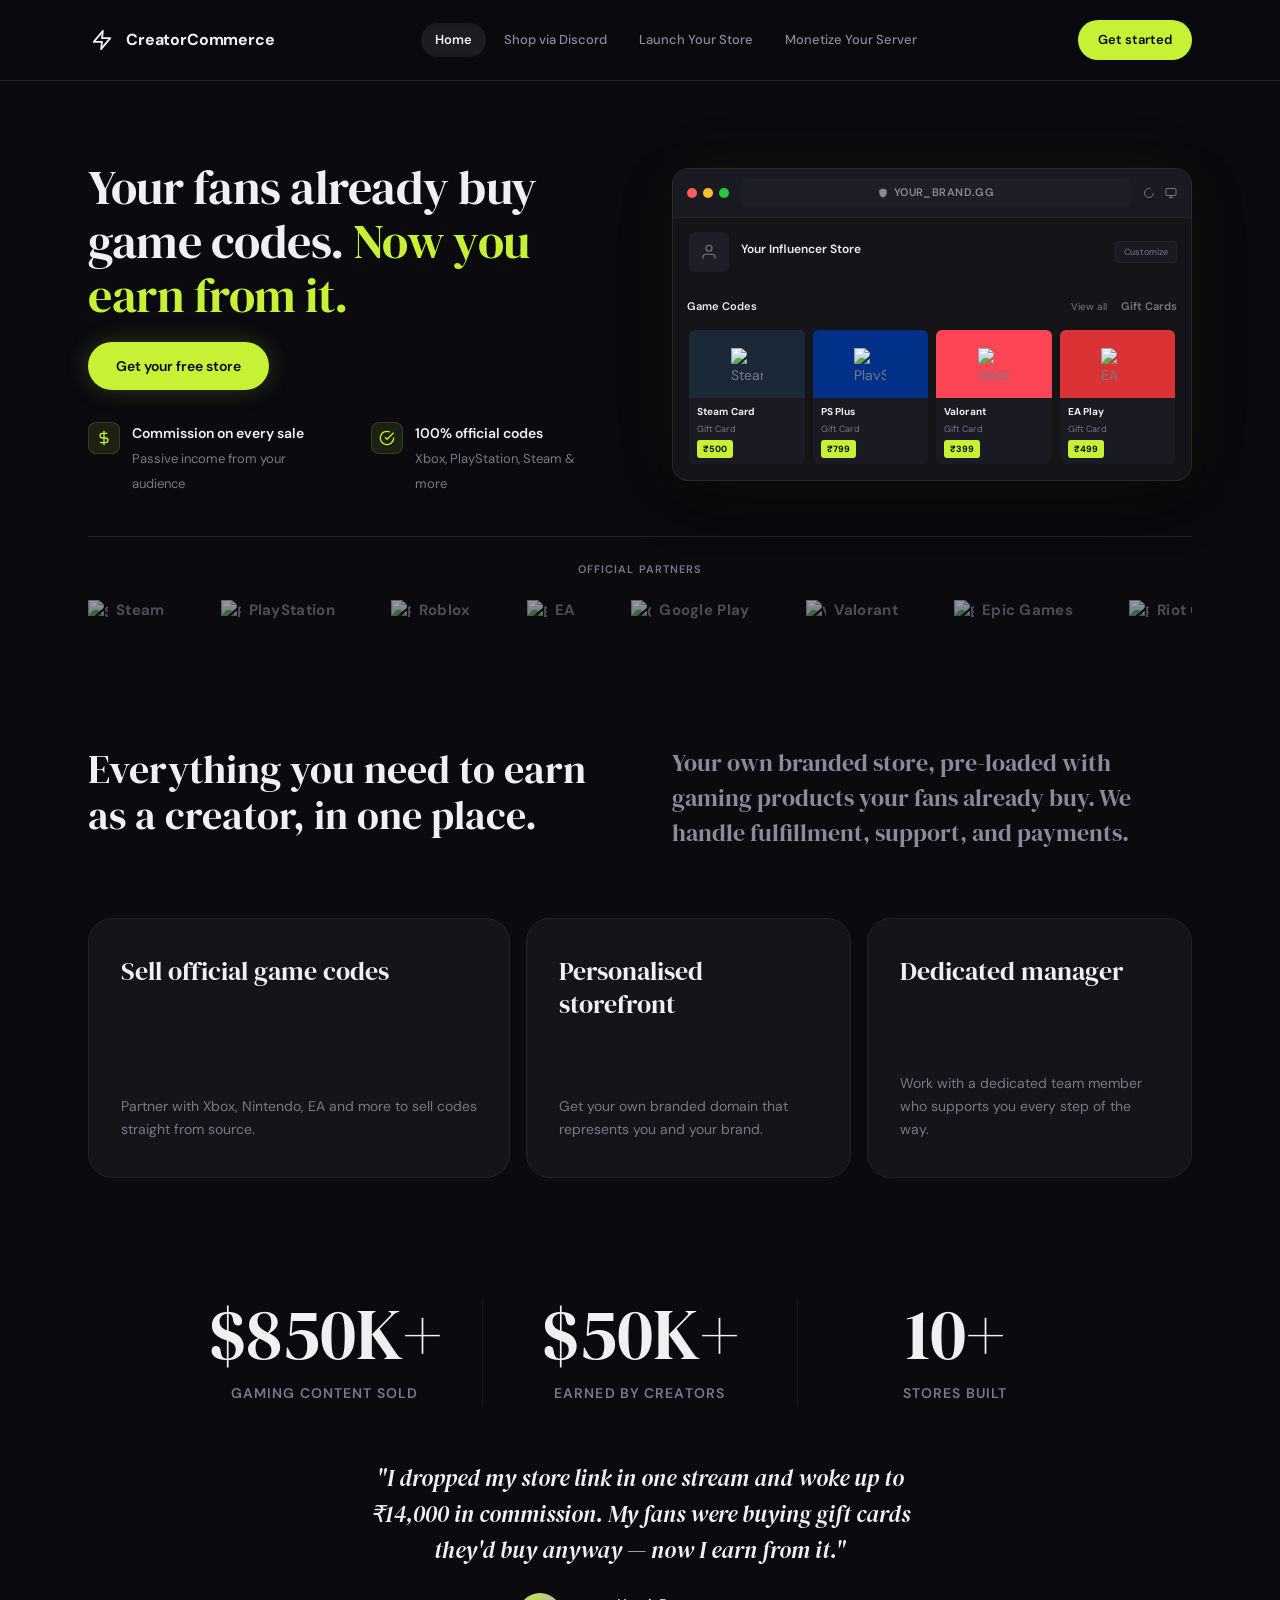
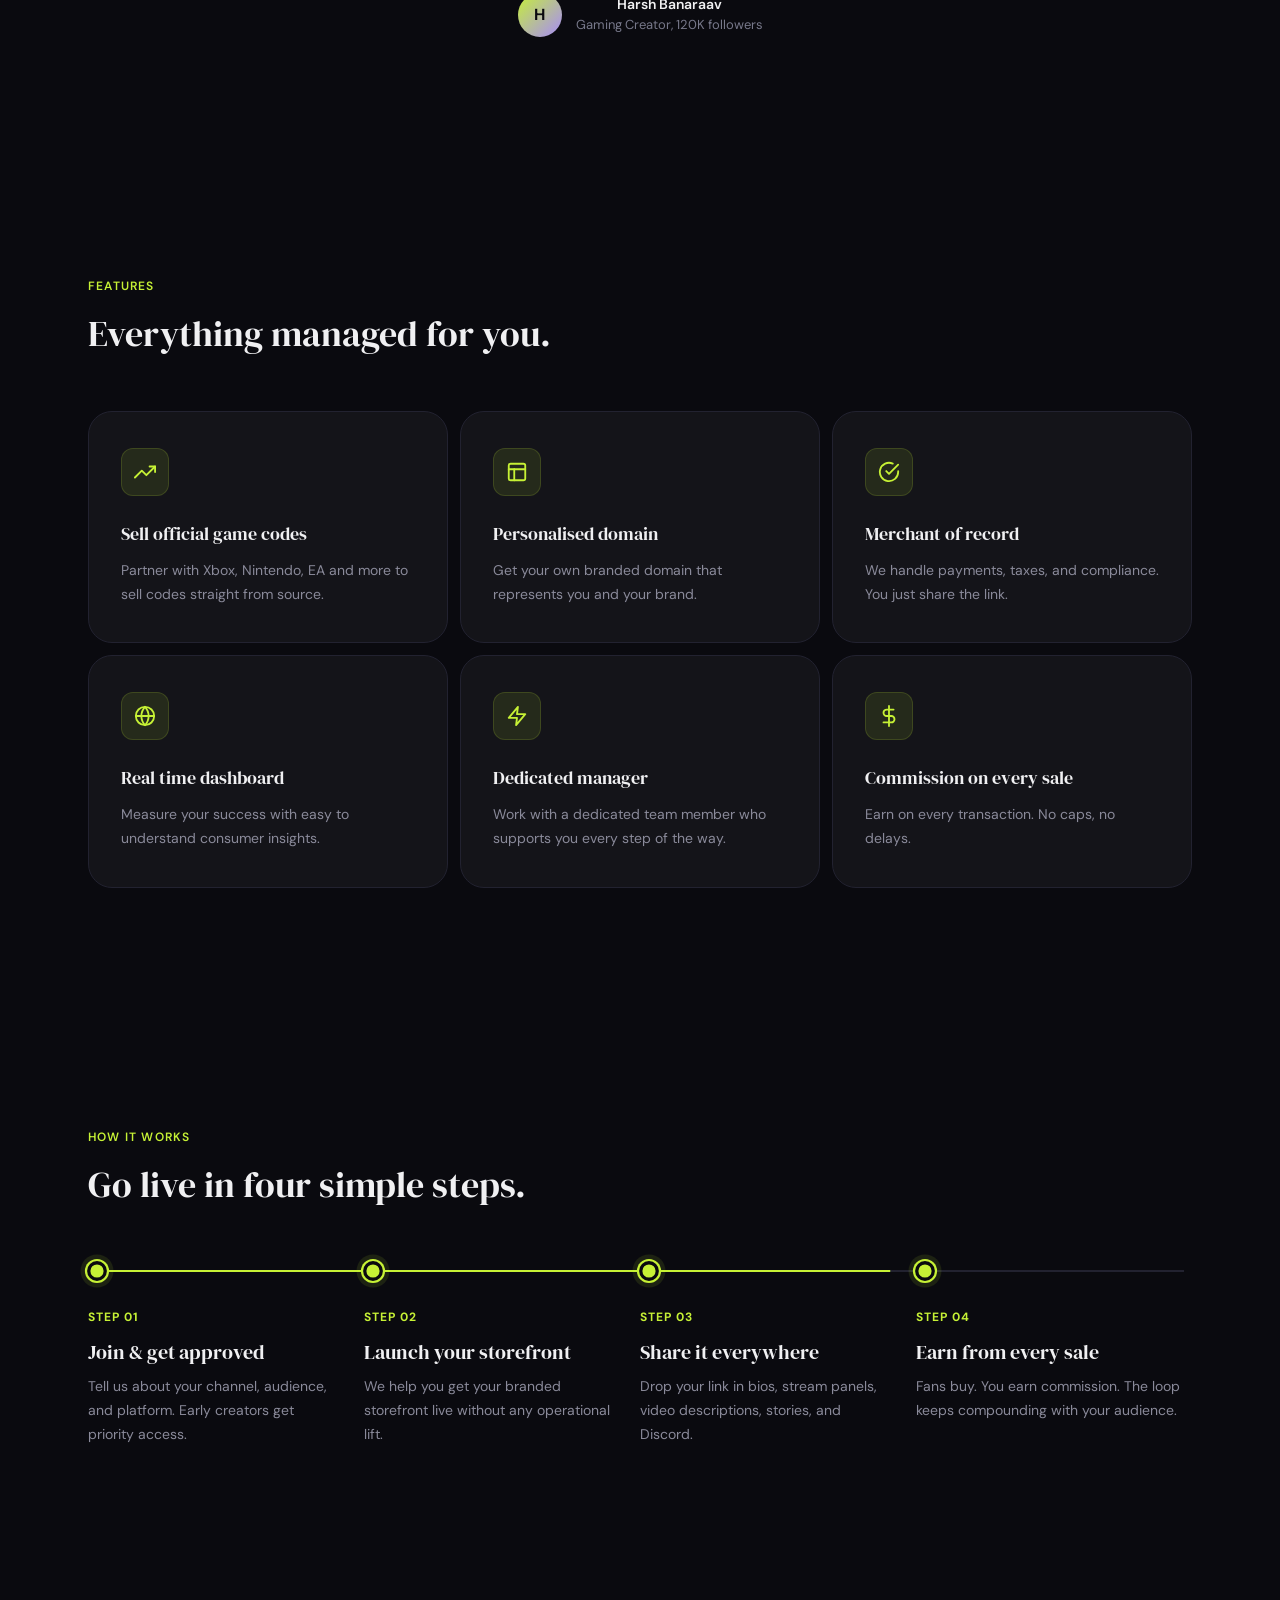
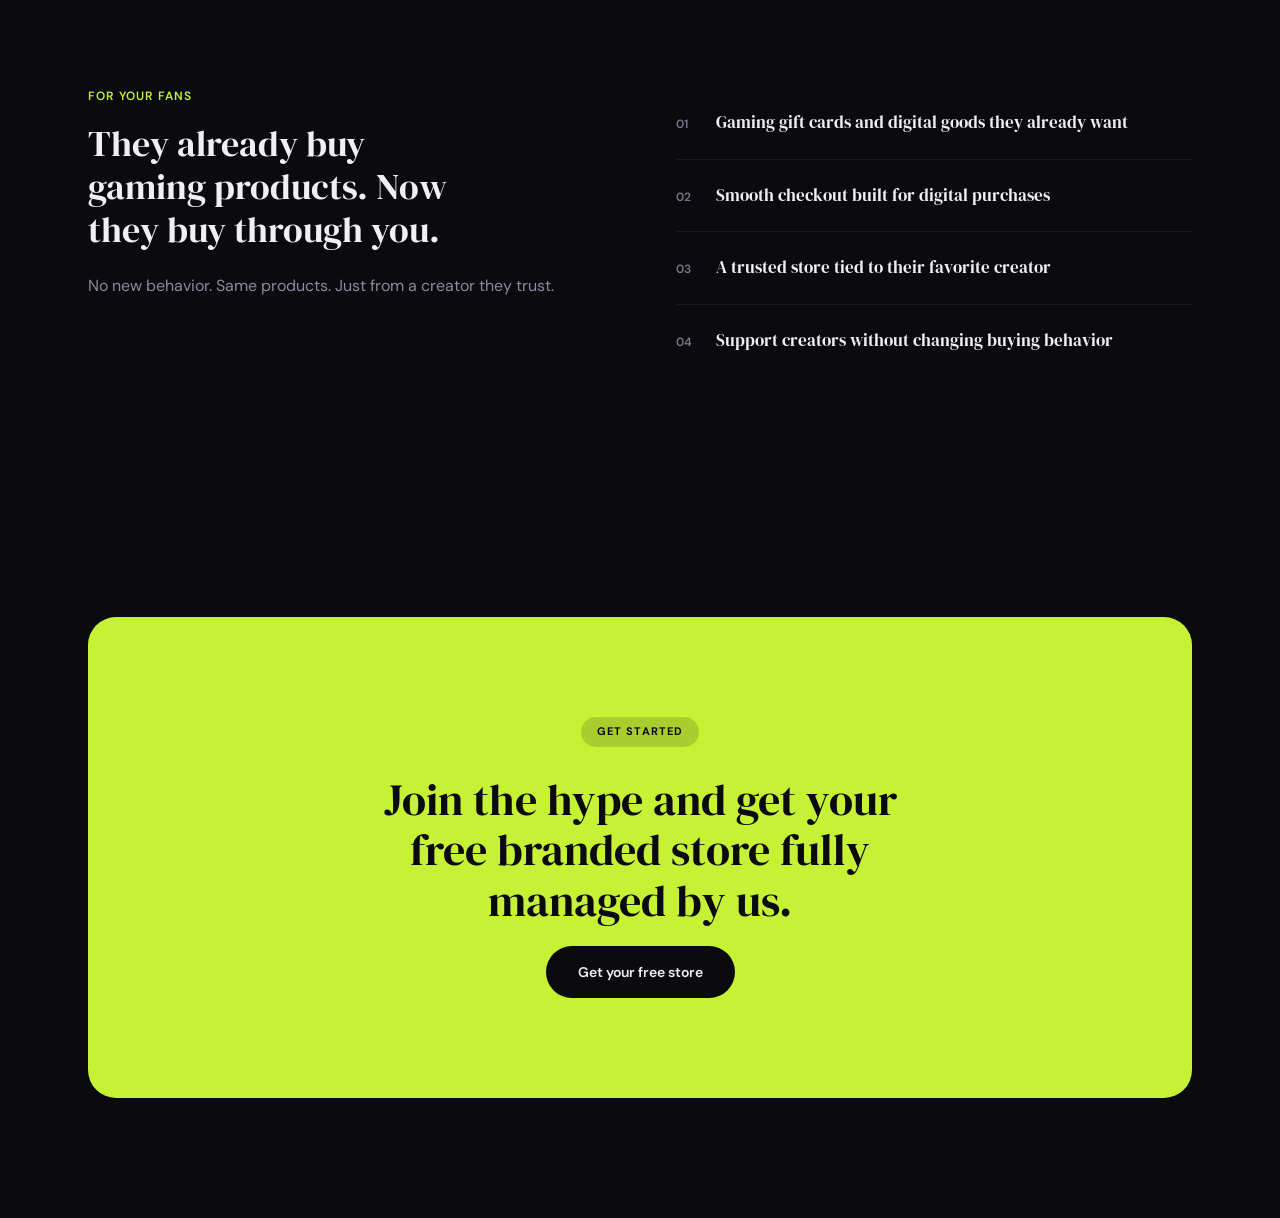
==== index.html @ 66b22e20 "Fix text-muted contrast to pass WCAG AA accessibility Bump --text-muted from #55555F to #77788A, rai" ====
<!DOCTYPE html>
<html lang="en">
<head>
  <meta charset="UTF-8">
  <meta name="viewport" content="width=device-width, initial-scale=1.0">
  <title>Creator Commerce — Gaming Influencer Storefront</title>
  <meta name="description" content="A branded gaming storefront for creators. Sell digital products your fans already buy. Earn commission on every sale.">
  <link rel="preconnect" href="https://fonts.googleapis.com">
  <link rel="preconnect" href="https://fonts.gstatic.com" crossorigin>
  <link href="https://fonts.googleapis.com/css2?family=DM+Sans:ital,wght@0,400;0,500;0,600;0,700;1,400&family=DM+Serif+Display&display=swap" rel="stylesheet">
  <style>
    /* ═══════════════════════════════════════════
       RESET
       ═══════════════════════════════════════════ */
    *, *::before, *::after { box-sizing: border-box; margin: 0; padding: 0; }
    html { scroll-behavior: smooth; -webkit-text-size-adjust: 100%; }
    img, svg, video { display: block; max-width: 100%; }
    button, input, select, textarea { font: inherit; color: inherit; }
    button { cursor: pointer; border: none; background: none; }
    ul, ol { list-style: none; }
    a { color: inherit; text-decoration: none; }

    /* ═══════════════════════════════════════════
       TOKENS
       ═══════════════════════════════════════════ */
    :root {
      --bg: #0A0A0F;
      --surface: #141419;
      --dark: #0A0A0F;
      --dark-card: #141419;
      --dark-card-2: #1A1A22;
      --dark-card-3: #1E1E28;
      --text: #F0F0F2;
      --text-secondary: #8A8A9A;
      --text-muted: #77788A;
      --text-inverse: #0A0A0F;
      --accent: #C6F135;
      --accent-hover: #D4F85A;
      --accent-light: rgba(198,241,53,0.1);
      --border: #222230;
      --font-body: 'DM Sans', -apple-system, BlinkMacSystemFont, sans-serif;
      --font-display: 'DM Serif Display', Georgia, serif;
      --ease-out: cubic-bezier(0.16, 1, 0.3, 1);
      --radius-sm: 8px;
      --radius-md: 12px;
      --radius-lg: 16px;
      --radius-xl: 24px;
      --radius-2xl: 28px;
      --radius-full: 9999px;
    }

    /* ═══════════════════════════════════════════
       BASE
       ═══════════════════════════════════════════ */
    body {
      font-family: var(--font-body);
      font-size: 16px; line-height: 1.6;
      color: var(--text);
      background: var(--bg);
      -webkit-font-smoothing: antialiased;
      -moz-osx-font-smoothing: grayscale;
    }

    ::selection { background: var(--accent); color: var(--text-inverse); }

    :focus-visible {
      outline: 2px solid var(--accent);
      outline-offset: 3px;
      border-radius: var(--radius-sm);
    }
    :focus:not(:focus-visible) { outline: none; }

    @media (prefers-reduced-motion: reduce) {
      *, *::before, *::after {
        animation-duration: 0.01ms !important;
        transition-duration: 0.01ms !important;
        scroll-behavior: auto !important;
      }
    }

    /* ═══════════════════════════════════════════
       LAYOUT
       ═══════════════════════════════════════════ */
    .container { max-width: 1200px; margin: 0 auto; padding: 0 24px; }
    @media (min-width: 768px) { .container { padding: 0 40px; } }
    @media (min-width: 1024px) { .container { padding: 0 48px; } }

    /* ═══════════════════════════════════════════
       NAV
       ═══════════════════════════════════════════ */
    .nav {
      --nav-bg: rgba(10,10,15,0.85);
      --nav-border: var(--border);
      --nav-text: var(--text-secondary);
      --nav-text-hover: var(--text);
      --nav-active-bg: rgba(255,255,255,0.08);
      --nav-brand-color: var(--text);
      --nav-toggle-color: var(--text);
      padding: 16px 0; position: sticky; top: 0; z-index: 100;
      background: var(--nav-bg);
      backdrop-filter: blur(16px); -webkit-backdrop-filter: blur(16px);
      border-bottom: 1px solid var(--nav-border);
    }
    /* Light theme override — add class="nav nav--light" on light pages */
    .nav--light {
      --nav-bg: rgba(255,255,255,0.88);
      --nav-border: rgba(0,0,0,0.08);
      --nav-text: #555;
      --nav-text-hover: #111;
      --nav-active-bg: rgba(0,0,0,0.06);
      --nav-brand-color: #111;
      --nav-toggle-color: #111;
    }
    .nav-inner {
      display: flex; align-items: center; justify-content: space-between;
      height: 48px;
    }
    .nav-brand { display: flex; align-items: center; gap: 10px; }
    .nav-icon {
      width: 28px; height: 28px;
      display: flex; align-items: center; justify-content: center;
      color: var(--nav-brand-color);
    }
    .nav-brand-text {
      font-family: var(--font-body);
      font-size: 16px; font-weight: 700;
      color: var(--nav-brand-color); letter-spacing: -0.01em;
    }
    .nav-links { display: none; align-items: center; gap: 4px; }
    @media (min-width: 768px) { .nav-links { display: flex; } }
    .nav-links a {
      font-size: 13px; font-weight: 500;
      color: var(--nav-text);
      transition: color 200ms var(--ease-out), background 200ms var(--ease-out);
      padding: 7px 14px;
      border-radius: var(--radius-full);
    }
    .nav-links a:hover { color: var(--nav-text-hover); background: var(--nav-active-bg); }
    .nav-links a.active { color: var(--nav-text-hover); background: var(--nav-active-bg); font-weight: 600; }
    .nav-cta {
      display: inline-flex; align-items: center; justify-content: center;
      height: 40px; padding: 0 20px;
      background: var(--accent); color: var(--text-inverse);
      font-size: 13px; font-weight: 600;
      border-radius: var(--radius-full);
      transition: background 200ms var(--ease-out), transform 200ms var(--ease-out);
    }
    .nav-cta:hover { background: var(--accent-hover); transform: translateY(-1px); }
    .nav-cta:active { transform: translateY(0); }

    /* Hamburger toggle */
    .nav-toggle {
      display: flex; align-items: center; justify-content: center;
      width: 40px; height: 40px; color: var(--nav-toggle-color);
      border-radius: var(--radius-sm);
    }
    @media (min-width: 768px) { .nav-toggle { display: none; } }

    /* Mobile fullscreen menu */
    .mobile-menu {
      display: none; position: fixed; inset: 0; z-index: 200;
      background: rgba(10,10,15,0.97); backdrop-filter: blur(24px); -webkit-backdrop-filter: blur(24px);
      flex-direction: column; padding: 24px;
    }
    .mobile-menu.is-open { display: flex; }
    .mobile-menu-header { display: flex; align-items: center; justify-content: space-between; margin-bottom: 48px; }
    .mobile-menu-close {
      width: 40px; height: 40px;
      display: flex; align-items: center; justify-content: center;
      color: var(--text-muted); border-radius: var(--radius-full);
    }
    .mobile-menu-links { display: flex; flex-direction: column; gap: 4px; }
    .mobile-menu-links a {
      font-size: 20px; font-weight: 500; color: var(--text-secondary);
      padding: 16px 20px; border-radius: var(--radius-md);
      transition: color 200ms, background 200ms;
    }
    .mobile-menu-links a:hover { color: var(--text); background: rgba(255,255,255,0.05); }
    .mobile-menu-links a.active { color: var(--text); background: rgba(255,255,255,0.08); font-weight: 600; }
    .mobile-menu-cta {
      margin-top: auto; display: flex; align-items: center; justify-content: center;
      height: 52px; background: var(--accent); color: var(--text-inverse);
      font-size: 15px; font-weight: 600; border-radius: var(--radius-full);
      transition: background 200ms var(--ease-out);
    }
    .mobile-menu-cta:hover { background: var(--accent-hover); }

    /* ═══════════════════════════════════════════
       HERO BANNER
       ═══════════════════════════════════════════ */
    .hero-banner {
      position: relative;
      border-radius: var(--radius-2xl);
      overflow: hidden;
      min-height: 420px;
      display: flex; align-items: flex-start; justify-content: space-between;
      text-align: left;
      padding: 40px 48px 80px;
      background: url('hero-bg.jpg') center -100px / 130% auto no-repeat;
    }
    @media (min-width: 768px) { .hero-banner { padding: 40px 80px 80px; min-height: 480px; } }
    @media (max-width: 640px) {
      .hero-banner {
        flex-direction: column; gap: 24px;
        padding: 32px 28px 48px;
        min-height: 360px;
      }
    }
    .hero-banner-content { position: relative; z-index: 1; max-width: 520px; }
    .hero-banner h1 {
      font-family: var(--font-display);
      font-size: clamp(2rem, 5vw, 3rem);
      font-weight: 400; line-height: 1.12; letter-spacing: -0.01em;
      color: var(--text);
      margin-bottom: 20px;
    }
    .hero-banner p {
      font-size: 15px; line-height: 1.7;
      color: var(--text-secondary);
      max-width: 400px;
    }
    /* Dev mode switcher */
    .dev-bar {
      position: fixed; bottom: 24px; left: 50%; transform: translateX(-50%);
      z-index: 200; display: flex; gap: 6px;
      background: rgba(20,20,25,0.95); border: 1px solid var(--border);
      border-radius: var(--radius-full); padding: 6px;
      backdrop-filter: blur(12px);
    }
    .dev-bar button {
      padding: 8px 16px; font-size: 12px; font-weight: 600;
      color: var(--text-muted); border-radius: var(--radius-full); transition: all 150ms;
    }
    .dev-bar button.active { background: var(--accent); color: var(--text-inverse); }
    .dev-bar button:hover:not(.active) { color: var(--text); }
    .hero-variant { display: none; }
    .hero-variant.active { display: block; }

    /* Hero shared */
    .hero-text-col { max-width: 560px; }
    .hero-text-col h1 {
      font-family: var(--font-display); font-size: clamp(2rem, 5vw, 3rem);
      font-weight: 400; line-height: 1.12; letter-spacing: -0.01em;
      color: var(--text); margin-bottom: 20px;
    }
    .hero-text-col h1 .accent { color: var(--accent); }
    .hero-text-col p { font-size: 15px; line-height: 1.7; color: var(--text-secondary); max-width: 440px; margin-bottom: 32px; }
    .hero-image-placeholder {
      border-radius: var(--radius-xl); min-height: 320px;
      color: var(--text-muted); font-size: 14px;
    }

    /* Hero V1 wrapper */
    #hero-v1 { padding: 0; }

    /* Storefront browser mockup */
    .mock-browser {
      background: var(--dark-card);
      border: 1px solid rgba(198,241,53,0.1);
      border-radius: var(--radius-lg);
      overflow: hidden;
      font-family: var(--font-body);
      box-shadow: 0 0 80px rgba(198,241,53,0.05), 0 24px 48px rgba(0,0,0,0.4);
    }
    .mock-bar {
      display: flex; align-items: center; gap: 12px;
      padding: 10px 14px;
      background: var(--dark-card-2);
      border-bottom: 1px solid var(--border);
    }
    .mock-dots { display: flex; gap: 6px; }
    .mock-dot { width: 10px; height: 10px; border-radius: 50%; }
    .mock-dot.r { background: #FF5F57; }
    .mock-dot.y { background: #FFBD2E; }
    .mock-dot.g { background: #28C840; }
    .mock-url {
      flex: 1; text-align: center;
      background: var(--dark-card-3); padding: 5px 14px;
      border-radius: 6px; color: var(--text-secondary);
      font-weight: 600; font-size: 11px; letter-spacing: 0.04em;
    }
    .mock-url svg { display: inline-block; vertical-align: -2px; margin-right: 6px; }
    .mock-bar-icons { display: flex; gap: 10px; color: var(--text-muted); }
    .mock-body { display: flex; }
    .mock-store { flex: 1; min-width: 0; }
    .mock-banner {
      height: 90px;
      background: linear-gradient(135deg, #162030 0%, #201630 40%, #163020 100%);
    }
    .mock-avatar-row {
      display: flex; align-items: center; gap: 10px;
      padding: 12px 14px;
    }
    .mock-av {
      width: 44px; height: 44px;
      background: var(--dark-card-3); border: 2px solid var(--surface);
      border-radius: 8px; display: flex; align-items: center; justify-content: center;
      color: var(--text-muted); flex-shrink: 0;
    }
    .mock-av-name { font-size: 12px; font-weight: 600; color: var(--text); padding-bottom: 4px; white-space: nowrap; }
    .mock-av-edit {
      margin-left: auto; font-size: 9px; padding: 3px 8px;
      border: 1px solid var(--border); border-radius: 4px;
      color: var(--text-muted); background: var(--dark-card-2); white-space: nowrap;
    }
    .mock-tabs {
      display: flex; align-items: center; gap: 14px;
      padding: 12px 14px 6px; font-size: 11px; font-weight: 600;
    }
    .mock-tabs span { color: var(--text-muted); }
    .mock-tabs span:first-child { color: var(--text); }
    .mock-tabs .va { margin-left: auto; font-weight: 400; font-size: 10px; }
    .mock-grid {
      display: grid; grid-template-columns: repeat(4, 1fr);
      gap: 8px; padding: 8px 16px 16px;
    }
    .mock-card { background: var(--dark-card-2); border-radius: 6px; overflow: hidden; }
    .mock-card-img { height: 68px; display: flex; align-items: center; justify-content: center; }
    .mock-card-img img { width: 32px; height: 32px; }
    .mock-card-info { padding: 6px 8px; }
    .mock-card-name {
      font-size: 10px; font-weight: 700; color: var(--text);
      letter-spacing: 0.01em;
      overflow: hidden; text-overflow: ellipsis; white-space: nowrap;
    }
    .mock-card-sub { font-size: 9px; color: var(--text-muted); margin-top: 2px; }
    .mock-card-price {
      display: inline-block; background: var(--accent); color: var(--text-inverse);
      font-size: 9px; font-weight: 700; padding: 2px 6px;
      border-radius: 3px; margin-top: 3px;
    }
    .mock-theme {
      width: 130px; border-left: 1px solid var(--border);
      padding: 10px; background: var(--dark-card-2); flex-shrink: 0;
    }
    .mock-theme h4 { font-size: 10px; font-weight: 700; color: var(--text); margin-bottom: 10px; }
    .mock-theme-lbl {
      font-size: 8px; font-weight: 600; color: var(--text-muted);
      text-transform: uppercase; letter-spacing: 0.05em; margin-bottom: 4px;
    }
    .mock-theme-sec { margin-bottom: 10px; }
    .mock-swatches { display: flex; gap: 3px; flex-wrap: wrap; }
    .mock-sw {
      width: 14px; height: 14px; border-radius: 3px;
      border: 1px solid rgba(255,255,255,0.08);
    }
    .mock-dd {
      width: 100%; padding: 3px 6px;
      background: var(--dark-card-3); border: 1px solid var(--border);
      border-radius: 3px; color: var(--text-secondary); font-size: 9px;
    }
    .mock-save-btn {
      width: 100%; padding: 5px; background: var(--accent);
      color: var(--text-inverse); border-radius: 4px;
      font-size: 9px; font-weight: 700; text-align: center;
    }
    @media (max-width: 1023px) {
      .mock-grid { grid-template-columns: repeat(2, 1fr); }
    }
    .hero-points { display: flex; gap: 32px; margin-top: 32px; }
    .hero-point { display: flex; align-items: flex-start; gap: 12px; }
    .hero-point-icon {
      width: 32px; height: 32px; flex-shrink: 0;
      display: flex; align-items: center; justify-content: center;
      background: var(--accent-light); border: 1px solid rgba(198,241,53,0.15);
      border-radius: var(--radius-sm); color: var(--accent);
    }
    .hero-point strong { display: block; font-size: 14px; font-weight: 600; color: var(--text); }
    .hero-point span { font-size: 13px; color: var(--text-muted); }

    /* Logo marquee */
    .logo-marquee { overflow: hidden; margin-top: 40px; padding: 24px 0; border-top: 1px solid var(--border); }
    .logo-marquee-label { font-size: 11px; font-weight: 600; text-transform: uppercase; letter-spacing: 0.1em; color: var(--text-muted); text-align: center; margin-bottom: 20px; }
    .logo-track { display: flex; gap: 56px; align-items: center; animation: marquee 25s linear infinite; width: max-content; }
    @keyframes marquee { 0% { transform: translateX(0); } 100% { transform: translateX(-50%); } }
    @media (prefers-reduced-motion: reduce) { .logo-track { animation: none; } }
    .logo-item { font-size: 15px; font-weight: 700; color: var(--text-muted); white-space: nowrap; opacity: 0.6; display: flex; align-items: center; gap: 8px; letter-spacing: 0.02em; }
    .logo-item img { width: 20px; height: 20px; }

    /* V1: Split */
    .hero-v1 { display: grid; gap: 48px; padding: 80px 0 0; }
    @media (min-width: 1024px) { .hero-v1 { grid-template-columns: 1fr 1fr; gap: 64px; align-items: center; } }

    /* V2: Centered */
    .hero-v2 { text-align: center; padding: 80px 0 0; }
    .hero-v2 .hero-text-col { max-width: 640px; margin: 0 auto; }
    .hero-v2 .hero-text-col p { margin-left: auto; margin-right: auto; }
    .hero-v2 .hero-btn-wrap { display: flex; justify-content: center; margin-bottom: 40px; }
    .hero-v2 .hero-points { justify-content: center; }
    .hero-v2 .hero-image-placeholder { margin-top: 48px; min-height: 400px; }

    /* V3: Full image bg */
    .hero-v3 { position: relative; border-radius: var(--radius-2xl); overflow: hidden; min-height: 480px; display: flex; align-items: flex-end; padding: 48px; background: url('hero-bg.jpg') center center / cover no-repeat; }
    .hero-v3::before { content: ""; position: absolute; inset: 0; background: linear-gradient(180deg, transparent 20%, rgba(10,10,15,0.92) 100%); }
    .hero-v3 .hero-text-col { position: relative; z-index: 1; max-width: 600px; }
    .hero-v3 .hero-points { margin-top: 24px; }

    /* V4: Text left + vertical points */
    .hero-v4 { display: grid; gap: 48px; padding: 80px 0 0; }
    @media (min-width: 1024px) { .hero-v4 { grid-template-columns: 1.1fr 0.9fr; gap: 64px; } }
    .hero-v4 .hero-points { flex-direction: column; gap: 20px; margin-top: 32px; }

    /* V5: Big centered + cards */
    .hero-v5 { text-align: center; padding: 80px 0 0; }
    .hero-v5 .hero-text-col { max-width: 700px; margin: 0 auto; }
    .hero-v5 .hero-text-col h1 { font-size: clamp(2.25rem, 5.5vw, 3.5rem); }
    .hero-v5 .hero-text-col p { margin-left: auto; margin-right: auto; }
    .hero-v5 .hero-btn-wrap { display: flex; justify-content: center; }
    .hero-v5-cards { display: grid; gap: 12px; margin-top: 48px; }
    @media (min-width: 768px) { .hero-v5-cards { grid-template-columns: 1fr 1fr; } }
    .hero-v5-card { background: var(--dark-card); border: 1px solid var(--border); border-radius: var(--radius-xl); padding: 32px; text-align: left; }
    .hero-v5-card h3 { font-family: var(--font-display); font-size: 20px; font-weight: 400; color: var(--text); margin-bottom: 8px; }
    .hero-v5-card p { font-size: 14px; color: var(--text-muted); margin-bottom: 0; }

    /* Hero highlight strip (legacy) */
    .hero-highlights {
      display: grid; gap: 12px;
      margin-top: 32px;
    }
    @media (min-width: 768px) { .hero-highlights { grid-template-columns: 1fr 1fr; } }

    .highlight-card {
      background: var(--dark-card);
      border: 1px solid var(--border);
      border-radius: var(--radius-xl);
      padding: 32px;
      display: flex; flex-direction: column; justify-content: space-between;
      min-height: 180px;
    }
    .highlight-card h3 {
      font-family: var(--font-display);
      font-size: 22px; font-weight: 400;
      color: var(--text); line-height: 1.3;
      margin-bottom: 16px;
    }
    .highlight-card p {
      font-size: 14px; line-height: 1.6;
      color: var(--text-muted);
      margin-bottom: 0;
    }

    /* Brand logos row */
    .highlight-brands {
      display: flex; align-items: center; gap: 16px;
      flex-wrap: wrap; margin-top: auto; padding-top: 20px;
    }
    .highlight-brand {
      display: flex; align-items: center; gap: 6px;
      font-size: 12px; font-weight: 600; color: var(--text-muted);
    }
    .highlight-brands-more {
      font-size: 11px; font-weight: 600;
      color: var(--text-muted);
    }

    .hero-btn {
      display: inline-flex; align-items: center; justify-content: center;
      height: 48px; padding: 0 28px;
      background: var(--accent); color: var(--text-inverse);
      font-size: 14px; font-weight: 600;
      border-radius: var(--radius-full);
      box-shadow: 0 0 24px rgba(198,241,53,0.2);
      transition: transform 250ms var(--ease-out), box-shadow 250ms var(--ease-out);
      flex-shrink: 0; position: relative; z-index: 1;
    }
    .hero-btn:hover { transform: translateY(-2px); box-shadow: 0 0 40px rgba(198,241,53,0.3); }
    .hero-btn:active { transform: translateY(0); box-shadow: 0 0 24px rgba(198,241,53,0.2); }

    /* ═══════════════════════════════════════════
       INTRO — "What is"
       ═══════════════════════════════════════════ */
    .intro { padding: 80px 0 0; }
    @media (min-width: 768px) { .intro { padding: 100px 0 0; } }
    .intro-grid { display: grid; gap: 32px; }
    @media (min-width: 768px) { .intro-grid { grid-template-columns: 1fr 1fr; gap: 64px; align-items: start; } }
    .intro-heading {
      font-family: var(--font-display);
      font-size: clamp(1.75rem, 3.5vw, 2.5rem);
      font-weight: 400; line-height: 1.15;
      color: var(--text);
      margin-bottom: 24px;
    }
    .intro-btn {
      display: inline-flex; align-items: center; justify-content: center;
      height: 44px; padding: 0 24px;
      background: transparent; color: var(--text);
      font-size: 14px; font-weight: 600;
      border: 1.5px solid var(--border);
      border-radius: var(--radius-full);
      transition: border-color 200ms var(--ease-out), background 200ms var(--ease-out), transform 200ms var(--ease-out);
    }
    .intro-btn:hover { border-color: var(--text-muted); background: var(--surface); transform: translateY(-1px); }
    .intro-btn:active { transform: translateY(0); }
    .intro-desc {
      font-family: var(--font-display);
      font-size: clamp(1.2rem, 2.5vw, 1.5rem);
      font-weight: 400; line-height: 1.45;
      color: var(--text-secondary);
    }

    /* ═══════════════════════════════════════════
       DARK FEATURE CARDS
       ═══════════════════════════════════════════ */
    .features-row {
      display: grid; gap: 12px;
      padding: 56px 0 0;
    }
    @media (min-width: 768px) { .features-row { grid-template-columns: 1.3fr 1fr 1fr; gap: 16px; } }
    .dark-card {
      background: var(--dark-card);
      border: 1px solid var(--border);
      border-radius: var(--radius-xl);
      padding: 36px 32px;
      display: flex; flex-direction: column; justify-content: space-between;
      min-height: 260px;
      transition: transform 300ms var(--ease-out);
    }
    .dark-card:nth-child(2) { background: var(--dark-card); }
    .dark-card:nth-child(3) { background: var(--dark-card); }
    .dark-card h3 {
      font-family: var(--font-display);
      font-size: 26px; font-weight: 400; line-height: 1.25;
      color: var(--text);
      margin-bottom: 16px;
    }
    .dark-card p {
      font-size: 14px; line-height: 1.65;
      color: var(--text-muted);
      margin-top: auto;
    }

    /* ═══════════════════════════════════════════
       SECTION SHARED
       ═══════════════════════════════════════════ */
    .sec { padding: 100px 0; }
    @media (min-width: 768px) { .sec { padding: 120px 0; } }
    .sec-label {
      font-size: 12px; font-weight: 600; text-transform: uppercase;
      letter-spacing: 0.1em; color: var(--accent); margin-bottom: 16px; text-wrap: balance;
    }
    .sec-title {
      font-family: var(--font-display); font-weight: 400;
      font-size: clamp(1.5rem, 3vw, 2.25rem);
      line-height: 1.2; color: var(--text);
      text-wrap: balance;
    }
    .sec-desc {
      font-size: 16px; line-height: 1.75; color: var(--text-secondary);
      margin-top: 20px;
    }
    .sec-header { max-width: 560px; margin-bottom: 56px; }

    /* ═══════════════════════════════════════════
       FEATURE CARDS — "Why creators want in"
       ═══════════════════════════════════════════ */
    .feat-grid { display: grid; gap: 12px; }
    @media (min-width: 640px)  { .feat-grid { grid-template-columns: repeat(2, 1fr); } }
    @media (min-width: 1024px) { .feat-grid { grid-template-columns: repeat(3, 1fr); } }
    .feat-card {
      padding: 36px 32px;
      background: var(--surface);
      border: 1px solid var(--border);
      border-radius: var(--radius-xl);
      transition: transform 300ms var(--ease-out), border-color 300ms var(--ease-out);
    }
    .feat-card:hover {
      transform: translateY(-4px);
      border-color: rgba(198,241,53,0.3);
    }
    .feat-icon {
      width: 48px; height: 48px;
      display: flex; align-items: center; justify-content: center;
      background: var(--accent-light);
      border-radius: var(--radius-md);
      margin-bottom: 24px;
      color: var(--accent);
      border: 1px solid rgba(198,241,53,0.15);
    }
    .feat-card h3 {
      font-family: var(--font-display);
      font-size: 18px; font-weight: 400;
      color: var(--text); margin-bottom: 10px;
    }
    .feat-card p { font-size: 14px; line-height: 1.7; color: var(--text-secondary); }

    /* ═══════════════════════════════════════════
       TIMELINE — "How it works" (horizontal)
       ═══════════════════════════════════════════ */
    .timeline {
      position: relative;
      display: grid;
      grid-template-columns: 1fr;
      gap: 0;
    }
    @media (min-width: 768px) {
      .timeline { grid-template-columns: repeat(4, 1fr); gap: 0; }
    }

    /* Base connector line (gray track) */
    @media (min-width: 768px) {
      .timeline::before {
        content: ""; position: absolute;
        top: 8px; left: 8px; right: 8px;
        height: 2px;
        background: var(--border);
        z-index: 0;
      }
    }

    /* Active connector line (purple fill) */
    .timeline::after {
      content: ""; position: absolute;
      top: 8px; left: 8px; right: 8px;
      height: 2px;
      background: var(--accent);
      z-index: 1;
      transform-origin: left;
      transform: scaleX(0);
      transition: transform 700ms var(--ease-out);
    }
    @media (max-width: 767px) { .timeline::before, .timeline::after { display: none; } }
    .timeline[data-progress="1"]::after { transform: scaleX(0.08); }
    .timeline[data-progress="2"]::after { transform: scaleX(0.4); }
    .timeline[data-progress="3"]::after { transform: scaleX(0.73); }
    .timeline[data-progress="4"]::after { transform: scaleX(1.02); }

    .tl-item {
      position: relative; z-index: 2;
      display: flex; flex-direction: column;
      padding: 0 24px 40px 0;
    }
    @media (min-width: 768px) { .tl-item { padding: 0 28px 0 0; } }
    .tl-item:last-child { padding-right: 0; }

    /* Dot */
    .tl-dot {
      width: 18px; height: 18px;
      border-radius: 50%;
      margin-bottom: 28px;
      flex-shrink: 0;
      background: var(--border);
      border: 3px solid var(--bg);
      box-shadow: 0 0 0 2px var(--border);
      transition: background 400ms var(--ease-out), border-color 400ms var(--ease-out), box-shadow 400ms var(--ease-out), transform 300ms var(--ease-out);
    }
    .tl-item.is-visible .tl-dot {
      background: var(--accent);
      border-color: var(--bg);
      box-shadow: 0 0 0 2px var(--accent), 0 0 0 6px var(--accent-light);
      transform: scale(1.1);
    }

    /* Vertical connector for mobile */
    @media (max-width: 767px) {
      .tl-item { padding-left: 44px; padding-right: 0; }
      .tl-item::before {
        content: ""; position: absolute;
        left: 8px; top: 0; bottom: 0;
        width: 2px; background: var(--border);
      }
      .tl-item:last-child::before { bottom: auto; height: 9px; }
      .tl-dot { position: absolute; left: 0; top: 0; }
    }

    .tl-number {
      font-size: 12px; font-weight: 700;
      text-transform: uppercase; letter-spacing: 0.08em;
      color: var(--text-muted);
      margin-bottom: 12px;
      transition: color 400ms var(--ease-out);
    }
    .tl-item.is-visible .tl-number { color: var(--accent); }

    .tl-body h3 {
      font-family: var(--font-display);
      font-size: 20px; font-weight: 400;
      color: var(--text); margin-bottom: 10px; line-height: 1.3;
    }
    .tl-body p { font-size: 14px; line-height: 1.7; color: var(--text-secondary); }

    /* Scroll reveal */
    .tl-item {
      opacity: 0.3;
      transition: opacity 500ms var(--ease-out);
    }
    .tl-item.is-visible { opacity: 1; }

    /* ═══════════════════════════════════════════
       FANS — "Why fans will use it"
       ═══════════════════════════════════════════ */
    .fan-grid { display: grid; gap: 48px; }
    @media (min-width: 1024px) { .fan-grid { grid-template-columns: 1fr 1fr; gap: 72px; align-items: start; } }
    .fan-list { display: flex; flex-direction: column; }
    .fan-item {
      display: flex; align-items: baseline; gap: 20px;
      padding: 24px 0;
      border-bottom: 1px solid rgba(255,255,255,0.06);
      font-family: var(--font-display);
      font-size: 17px; line-height: 1.4; color: var(--text);
    }
    .fan-item:last-child { border-bottom: none; }
    .fan-num {
      flex-shrink: 0;
      font-family: var(--font-body);
      font-size: 12px; font-weight: 600;
      color: var(--text-muted);
      min-width: 20px;
    }

    /* ═══════════════════════════════════════════
       CTA BANNER — centered, light tinted
       ═══════════════════════════════════════════ */
    .cta-banner {
      position: relative;
      overflow: hidden;
      background: var(--accent);
      border-radius: var(--radius-2xl);
      padding: 80px 36px;
      text-align: center;
    }
    @media (min-width: 768px) { .cta-banner { padding: 100px 64px; } }

    .cta-inner { position: relative; z-index: 1; max-width: 560px; margin: 0 auto; }
    .cta-label {
      display: inline-block;
      font-size: 11px; font-weight: 700; text-transform: uppercase;
      letter-spacing: 0.1em; color: var(--text-inverse);
      background: rgba(0,0,0,0.15); padding: 6px 16px;
      border-radius: var(--radius-full);
      margin-bottom: 28px;
    }
    .cta-title {
      font-family: var(--font-display);
      font-size: clamp(1.75rem, 4vw, 2.75rem);
      font-weight: 400; line-height: 1.15;
      color: var(--text-inverse); margin-bottom: 20px;
    }
    .cta-desc {
      font-size: 15px; line-height: 1.75;
      color: var(--text-secondary);
      max-width: 420px; margin: 0 auto 36px;
    }
    .cta-submit {
      display: inline-flex; align-items: center; justify-content: center;
      height: 52px; padding: 0 32px;
      background: var(--dark); color: var(--text);
      font-size: 14px; font-weight: 600;
      border-radius: var(--radius-full);
      transition: transform 200ms var(--ease-out), box-shadow 200ms var(--ease-out);
    }
    .cta-submit:hover {
      transform: translateY(-2px);
      box-shadow: 0 6px 20px rgba(0,0,0,0.3);
    }
    .cta-submit:active { transform: translateY(0); }

    /* ═══════════════════════════════════════════
       MODAL
       ═══════════════════════════════════════════ */
    .modal-overlay {
      position: fixed; inset: 0; z-index: 999;
      background: rgba(0,0,0,0.7);
      backdrop-filter: blur(6px); -webkit-backdrop-filter: blur(6px);
      display: flex; align-items: center; justify-content: center;
      padding: 24px;
      opacity: 0; visibility: hidden;
      transition: opacity 300ms var(--ease-out), visibility 300ms;
    }
    .modal-overlay.is-open { opacity: 1; visibility: visible; }

    .modal {
      background: var(--dark-card);
      border: 1px solid var(--border);
      border-radius: var(--radius-2xl);
      width: 100%; max-width: 520px;
      padding: 40px;
      box-shadow: 0 24px 80px rgba(0,0,0,0.5);
      transform: translateY(24px) scale(0.97);
      transition: transform 350ms var(--ease-out);
      position: relative;
    }
    .modal-overlay.is-open .modal { transform: translateY(0) scale(1); }
    @media (min-width: 768px) { .modal { padding: 48px; } }

    .modal-close {
      position: absolute; top: 16px; right: 16px;
      width: 36px; height: 36px;
      display: flex; align-items: center; justify-content: center;
      color: var(--text-muted); border-radius: var(--radius-full);
      transition: background 150ms, color 150ms;
    }
    .modal-close:hover { background: rgba(255,255,255,0.06); color: var(--text); }

    .modal-title {
      font-family: var(--font-display);
      font-size: 24px; font-weight: 400;
      color: var(--text); margin-bottom: 8px;
    }
    .modal-desc {
      font-size: 14px; line-height: 1.65; color: var(--text-secondary);
      margin-bottom: 32px;
    }

    .modal-form { display: grid; gap: 16px; }
    .modal-form .form-group {}
    .modal-form label {
      display: block; font-size: 13px; font-weight: 600;
      color: var(--text); margin-bottom: 6px;
    }
    .modal-form input, .modal-form select, .modal-form textarea {
      width: 100%; height: 48px; padding: 0 16px;
      background: rgba(255,255,255,0.04); border: 1.5px solid var(--border);
      border-radius: var(--radius-md);
      font-size: 14px; color: var(--text);
      transition: border-color 200ms var(--ease-out), box-shadow 200ms var(--ease-out), background 200ms var(--ease-out);
      appearance: none;
    }
    .modal-form textarea { height: 88px; padding: 12px 16px; resize: vertical; }
    .modal-form input::placeholder, .modal-form textarea::placeholder { color: var(--text-muted); }
    .modal-form input:hover, .modal-form select:hover, .modal-form textarea:hover { border-color: var(--border); }
    .modal-form input:focus, .modal-form select:focus, .modal-form textarea:focus {
      outline: none; border-color: var(--accent);
      box-shadow: 0 0 0 3px rgba(124,92,252,0.1); background: var(--surface);
    }
    .modal-form select {
      background-image: url("data:image/svg+xml,%3Csvg xmlns='http://www.w3.org/2000/svg' width='16' height='16' viewBox='0 0 24 24' fill='none' stroke='%239898AE' stroke-width='2'%3E%3Cpolyline points='6 9 12 15 18 9'/%3E%3C/svg%3E");
      background-repeat: no-repeat; background-position: right 14px center;
      padding-right: 40px;
    }
    .modal-form .form-row { display: grid; grid-template-columns: 1fr 1fr; gap: 16px; }
    @media (max-width: 480px) { .modal-form .form-row { grid-template-columns: 1fr; } }

    .modal-submit {
      display: flex; align-items: center; justify-content: center;
      width: 100%; height: 52px;
      background: var(--accent); color: var(--text-inverse);
      font-size: 14px; font-weight: 600;
      border-radius: var(--radius-md);
      margin-top: 8px;
      transition: background 200ms var(--ease-out), transform 200ms var(--ease-out);
      box-shadow: 0 0 20px rgba(198,241,53,0.15);
    }
    .modal-submit:hover { background: var(--accent-hover); transform: translateY(-1px); }
    .modal-submit:active { transform: translateY(0); }
    .modal-note { text-align: center; font-size: 12px; color: var(--text-muted); margin-top: 12px; }

    /* ═══════════════════════════════════════════
       STOREFRONT PREVIEW
       ═══════════════════════════════════════════ */
    .storefront-sec { padding: 100px 0; }
    @media (min-width: 768px) { .storefront-sec { padding: 120px 0; } }

    .storefront-header { max-width: 560px; margin-bottom: 56px; }

    .storefront-layout { display: flex; flex-direction: column; gap: 48px; }

    /* Store mockup image */
    .store-mockup-img {
      border-radius: var(--radius-2xl);
      overflow: hidden;
      border: 1px solid var(--border);
      box-shadow: 0 2px 4px rgba(0,0,0,0.2), 0 24px 64px rgba(0,0,0,0.4);
    }
    .store-mockup-img img {
      width: 100%; height: auto; display: block;
    }

    /* Value props next to mockup */
    .store-value-list { display: grid; gap: 32px; }
    @media (min-width: 768px) { .store-value-list { grid-template-columns: repeat(3, 1fr); } }
    .store-value-item {}
    .store-value-num {
      font-family: var(--font-body);
      font-size: 12px; font-weight: 700;
      color: var(--accent);
      margin-bottom: 8px;
    }
    .store-value-item h3 {
      font-family: var(--font-display);
      font-size: 20px; font-weight: 400;
      color: var(--text); margin-bottom: 6px; line-height: 1.3;
    }
    .store-value-item p {
      font-size: 14px; line-height: 1.65;
      color: var(--text-secondary);
    }

    /* ═══════════════════════════════════════════
       SOCIAL PROOF — Metrics + Testimonial
       ═══════════════════════════════════════════ */
    .proof {
      padding: 80px 0;
    }
    .proof-inner {
      display: flex; flex-direction: column; align-items: center;
      gap: 56px; text-align: center;
    }

    .proof-metrics {
      display: grid; grid-template-columns: repeat(3, 1fr); gap: 0;
    }
    .proof-metric {
      text-align: center;
      padding: 0 40px;
      border-right: 1px solid rgba(255,255,255,0.06);
    }
    .proof-metric:last-child { border-right: none; }
    .proof-metric-value {
      font-family: var(--font-display);
      font-size: clamp(3rem, 6vw, 4.5rem);
      color: var(--text);
      line-height: 1;
      margin-bottom: 12px;
    }
    .proof-metric-label {
      font-size: 14px; font-weight: 600;
      text-transform: uppercase; letter-spacing: 0.08em;
      color: var(--text-muted);
    }

    .proof-quote { max-width: 600px; }
    .proof-quote blockquote {
      font-family: var(--font-display);
      font-size: clamp(1.15rem, 2.2vw, 1.45rem);
      font-weight: 400; font-style: italic;
      line-height: 1.55;
      color: var(--text);
      margin-bottom: 24px;
    }
    .proof-author {
      display: flex; align-items: center; gap: 14px;
      justify-content: center;
    }
    .proof-avatar {
      width: 44px; height: 44px; border-radius: var(--radius-full);
      background: linear-gradient(135deg, var(--accent), #a78bfa);
      display: flex; align-items: center; justify-content: center;
      font-size: 16px; font-weight: 700; color: var(--text-inverse);
      flex-shrink: 0;
    }
    .proof-author-name { font-size: 14px; font-weight: 600; color: var(--text); }
    .proof-author-role { font-size: 13px; color: var(--text-muted); }

    /* ═══════════════════════════════════════════
       FOOTER
       ═══════════════════════════════════════════ */
    .page-footer {
      padding: 48px 0;
      text-align: center;
      color: var(--text-muted); font-size: 13px;
    }
    .page-footer a {
      color: var(--text-secondary);
      transition: color 200ms var(--ease-out);
    }
    .page-footer a:hover { color: var(--accent); }
  </style>
</head>
<body>

  <!-- NAV -->
  <nav class="nav" role="navigation" aria-label="Main navigation">
    <div class="container">
      <div class="nav-inner">
        <a href="index.html" class="nav-brand" aria-label="Creator Commerce home">
          <div class="nav-icon">
            <svg width="22" height="22" viewBox="0 0 24 24" fill="none" stroke="currentColor" stroke-width="2" stroke-linecap="round" stroke-linejoin="round" aria-hidden="true"><polygon points="13 2 3 14 12 14 11 22 21 10 12 10 13 2"/></svg>
          </div>
          <div class="nav-brand-text">CreatorCommerce</div>
        </a>
        <div class="nav-links">
          <a href="index.html" class="active">Home</a>
          <a href="gamer.html">Shop via Discord</a>
          <a href="creator-storefront.html">Launch Your Store</a>
          <a href="discord-communities.html">Monetize Your Server</a>
        </div>
        <button class="nav-cta" onclick="openModal()">Get started</button>
        <button class="nav-toggle" onclick="openMobileMenu()" aria-label="Open menu">
          <svg width="22" height="22" viewBox="0 0 24 24" fill="none" stroke="currentColor" stroke-width="2" stroke-linecap="round"><line x1="3" y1="6" x2="21" y2="6"/><line x1="3" y1="12" x2="21" y2="12"/><line x1="3" y1="18" x2="21" y2="18"/></svg>
        </button>
      </div>
    </div>
  </nav>

  <!-- MOBILE MENU -->
  <div class="mobile-menu" id="mobileMenu">
    <div class="mobile-menu-header">
      <a href="index.html" class="nav-brand">
        <div class="nav-icon" style="color: var(--text);">
          <svg width="22" height="22" viewBox="0 0 24 24" fill="none" stroke="currentColor" stroke-width="2" stroke-linecap="round" stroke-linejoin="round"><polygon points="13 2 3 14 12 14 11 22 21 10 12 10 13 2"/></svg>
        </div>
        <div class="nav-brand-text" style="color: var(--text);">CreatorCommerce</div>
      </a>
      <button class="mobile-menu-close" onclick="closeMobileMenu()" aria-label="Close menu">
        <svg width="24" height="24" viewBox="0 0 24 24" fill="none" stroke="currentColor" stroke-width="2" stroke-linecap="round"><line x1="18" y1="6" x2="6" y2="18"/><line x1="6" y1="6" x2="18" y2="18"/></svg>
      </button>
    </div>
    <div class="mobile-menu-links">
      <a href="index.html" class="active">Home</a>
      <a href="gamer.html">Shop via Discord</a>
      <a href="creator-storefront.html">Launch Your Store</a>
      <a href="discord-communities.html">Monetize Your Server</a>
    </div>
    <a href="#" class="mobile-menu-cta" onclick="closeMobileMenu();openModal();return false;">Get started</a>
  </div>

  <!-- HERO VARIANTS -->
  <div class="container">

    <!-- V1: Split — text left, image right -->
    <div id="hero-v1">
      <div class="hero-v1">
        <div class="hero-text-col">
          <h1>Your fans already buy game codes. <span class="accent">Now you earn from it.</span></h1>
          <button class="hero-btn" onclick="openModal()">Get your free store</button>
          <div class="hero-points">
            <div class="hero-point">
              <div class="hero-point-icon"><svg width="16" height="16" viewBox="0 0 24 24" fill="none" stroke="currentColor" stroke-width="2"><line x1="12" y1="1" x2="12" y2="23"/><path d="M17 5H9.5a3.5 3.5 0 0 0 0 7h5a3.5 3.5 0 0 1 0 7H6"/></svg></div>
              <div><strong>Commission on every sale</strong><span>Passive income from your audience</span></div>
            </div>
            <div class="hero-point">
              <div class="hero-point-icon"><svg width="16" height="16" viewBox="0 0 24 24" fill="none" stroke="currentColor" stroke-width="2"><path d="M22 11.08V12a10 10 0 1 1-5.93-9.14"/><polyline points="22 4 12 14.01 9 11.01"/></svg></div>
              <div><strong>100% official codes</strong><span>Xbox, PlayStation, Steam &amp; more</span></div>
            </div>
          </div>
        </div>
        <div class="hero-image-placeholder">
          <div class="mock-browser">
            <div class="mock-bar">
              <div class="mock-dots"><span class="mock-dot r"></span><span class="mock-dot y"></span><span class="mock-dot g"></span></div>
              <div class="mock-url"><svg width="10" height="10" viewBox="0 0 24 24" fill="currentColor"><path d="M12 1L3 5v6c0 5.55 3.84 10.74 9 12 5.16-1.26 9-6.45 9-12V5l-9-4z"/></svg>YOUR_BRAND.GG</div>
              <div class="mock-bar-icons">
                <svg width="12" height="12" viewBox="0 0 24 24" fill="none" stroke="currentColor" stroke-width="2"><path d="M21 12a9 9 0 11-6.219-8.56"/></svg>
                <svg width="12" height="12" viewBox="0 0 24 24" fill="none" stroke="currentColor" stroke-width="2"><rect x="2" y="3" width="20" height="14" rx="2"/><line x1="8" y1="21" x2="16" y2="21"/><line x1="12" y1="17" x2="12" y2="21"/></svg>
              </div>
            </div>
            <div class="mock-body">
              <div class="mock-store">
                <div class="mock-avatar-row">
                  <div class="mock-av"><svg width="18" height="18" viewBox="0 0 24 24" fill="none" stroke="currentColor" stroke-width="1.5"><path d="M20 21v-2a4 4 0 00-4-4H8a4 4 0 00-4 4v2"/><circle cx="12" cy="7" r="4"/></svg></div>
                  <div class="mock-av-name">Your Influencer Store</div>
                  <div class="mock-av-edit">Customize</div>
                </div>
                <div class="mock-tabs">
                  <span>Game Codes</span>
                  <span class="va">View all</span>
                  <span>Gift Cards</span>
                </div>
                <div class="mock-grid">
                  <div class="mock-card">
                    <div class="mock-card-img" style="background:#1B2838"><img src="https://cdn.simpleicons.org/steam/fff" alt="Steam" width="32" height="32"></div>
                    <div class="mock-card-info">
                      <div class="mock-card-name">Steam Card</div>
                      <div class="mock-card-sub">Gift Card</div>
                      <div class="mock-card-price">&#8377;500</div>
                    </div>
                  </div>
                  <div class="mock-card">
                    <div class="mock-card-img" style="background:#003087"><img src="https://cdn.simpleicons.org/playstation/fff" alt="PlayStation" width="32" height="32"></div>
                    <div class="mock-card-info">
                      <div class="mock-card-name">PS Plus</div>
                      <div class="mock-card-sub">Gift Card</div>
                      <div class="mock-card-price">&#8377;799</div>
                    </div>
                  </div>
                  <div class="mock-card">
                    <div class="mock-card-img" style="background:#FD4556"><img src="https://cdn.simpleicons.org/valorant/fff" alt="Valorant" width="32" height="32"></div>
                    <div class="mock-card-info">
                      <div class="mock-card-name">Valorant</div>
                      <div class="mock-card-sub">Gift Card</div>
                      <div class="mock-card-price">&#8377;399</div>
                    </div>
                  </div>
                  <div class="mock-card">
                    <div class="mock-card-img" style="background:#DB3236"><img src="https://cdn.simpleicons.org/ea/fff" alt="EA" width="32" height="32"></div>
                    <div class="mock-card-info">
                      <div class="mock-card-name">EA Play</div>
                      <div class="mock-card-sub">Gift Card</div>
                      <div class="mock-card-price">&#8377;499</div>
                    </div>
                  </div>
                </div>
              </div>
            </div>
          </div>
        </div>
      </div>
    </div>


    <!-- Logo carousel (shared across all variants) -->
    <div class="logo-marquee">
      <div class="logo-marquee-label">Official partners</div>
      <div class="logo-track">
        <span class="logo-item"><img src="https://cdn.simpleicons.org/steam/8A8A9A" alt="Steam" width="20" height="20">Steam</span>
        <span class="logo-item"><img src="https://cdn.simpleicons.org/playstation/8A8A9A" alt="PlayStation" width="20" height="20">PlayStation</span>
        <span class="logo-item"><img src="https://cdn.simpleicons.org/roblox/8A8A9A" alt="Roblox" width="20" height="20">Roblox</span>
        <span class="logo-item"><img src="https://cdn.simpleicons.org/ea/8A8A9A" alt="EA" width="20" height="20">EA</span>
        <span class="logo-item"><img src="https://cdn.simpleicons.org/googleplay/8A8A9A" alt="Google Play" width="20" height="20">Google Play</span>
        <span class="logo-item"><img src="https://cdn.simpleicons.org/valorant/8A8A9A" alt="Valorant" width="20" height="20">Valorant</span>
        <span class="logo-item"><img src="https://cdn.simpleicons.org/epicgames/8A8A9A" alt="Epic Games" width="20" height="20">Epic Games</span>
        <span class="logo-item"><img src="https://cdn.simpleicons.org/riotgames/8A8A9A" alt="Riot Games" width="20" height="20">Riot Games</span>
        <span class="logo-item"><img src="https://cdn.simpleicons.org/ubisoft/8A8A9A" alt="Ubisoft" width="20" height="20">Ubisoft</span>
        <span class="logo-item"><img src="https://cdn.simpleicons.org/activision/8A8A9A" alt="Activision" width="20" height="20">Activision</span>
        <!-- Duplicate for seamless loop -->
        <span class="logo-item"><img src="https://cdn.simpleicons.org/steam/8A8A9A" alt="Steam" width="20" height="20">Steam</span>
        <span class="logo-item"><img src="https://cdn.simpleicons.org/playstation/8A8A9A" alt="PlayStation" width="20" height="20">PlayStation</span>
        <span class="logo-item"><img src="https://cdn.simpleicons.org/roblox/8A8A9A" alt="Roblox" width="20" height="20">Roblox</span>
        <span class="logo-item"><img src="https://cdn.simpleicons.org/ea/8A8A9A" alt="EA" width="20" height="20">EA</span>
        <span class="logo-item"><img src="https://cdn.simpleicons.org/googleplay/8A8A9A" alt="Google Play" width="20" height="20">Google Play</span>
        <span class="logo-item"><img src="https://cdn.simpleicons.org/valorant/8A8A9A" alt="Valorant" width="20" height="20">Valorant</span>
        <span class="logo-item"><img src="https://cdn.simpleicons.org/epicgames/8A8A9A" alt="Epic Games" width="20" height="20">Epic Games</span>
        <span class="logo-item"><img src="https://cdn.simpleicons.org/riotgames/8A8A9A" alt="Riot Games" width="20" height="20">Riot Games</span>
        <span class="logo-item"><img src="https://cdn.simpleicons.org/ubisoft/8A8A9A" alt="Ubisoft" width="20" height="20">Ubisoft</span>
        <span class="logo-item"><img src="https://cdn.simpleicons.org/activision/8A8A9A" alt="Activision" width="20" height="20">Activision</span>
      </div>
    </div>
  </div>


  <!-- INTRO: WHAT IS -->
  <section class="intro" aria-labelledby="intro-heading">
    <div class="container">
      <div class="intro-grid">
        <div>
          <h2 class="intro-heading" id="intro-heading">Everything you need to earn as a creator, in one place.</h2>
        </div>
        <div>
          <p class="intro-desc">Your own branded store, pre-loaded with gaming products your fans already buy. We handle fulfillment, support, and payments.</p>
        </div>
      </div>

      <!-- Dark feature cards -->
      <div class="features-row">
        <div class="dark-card">
          <h3>Sell official game codes</h3>
          <p>Partner with Xbox, Nintendo, EA and more to sell codes straight from source.</p>
        </div>
        <div class="dark-card">
          <h3>Personalised storefront</h3>
          <p>Get your own branded domain that represents you and your brand.</p>
        </div>
        <div class="dark-card">
          <h3>Dedicated manager</h3>
          <p>Work with a dedicated team member who supports you every step of the way.</p>
        </div>
      </div>
    </div>
  </section>

  <!-- METRICS + TESTIMONIAL -->
  <section class="sec">
    <div class="container">
      <div class="proof-inner">
        <div class="proof-metrics">
          <div class="proof-metric">
            <div class="proof-metric-value">$850K+</div>
            <div class="proof-metric-label">Gaming content sold</div>
          </div>
          <div class="proof-metric">
            <div class="proof-metric-value">$50K+</div>
            <div class="proof-metric-label">Earned by creators</div>
          </div>
          <div class="proof-metric">
            <div class="proof-metric-value">10+</div>
            <div class="proof-metric-label">Stores built</div>
          </div>
        </div>
        <div class="proof-quote">
          <blockquote>"I dropped my store link in one stream and woke up to ₹14,000 in commission. My fans were buying gift cards they'd buy anyway — now I earn from it."</blockquote>
          <div class="proof-author">
            <div class="proof-avatar">H</div>
            <div>
              <div class="proof-author-name">Harsh Banaraav</div>
              <div class="proof-author-role">Gaming Creator, 120K followers</div>
            </div>
          </div>
        </div>
      </div>
    </div>
  </section>


  <!-- FEATURES -->
  <section class="sec" id="features" aria-labelledby="features-heading">
    <div class="container">
      <div class="sec-header">
        <div class="sec-label">Features</div>
        <h2 class="sec-title" id="features-heading">Everything managed for you.</h2>
      </div>
      <div class="feat-grid">
        <div class="feat-card">
          <div class="feat-icon">
            <svg width="22" height="22" viewBox="0 0 24 24" fill="none" stroke="currentColor" stroke-width="2" stroke-linecap="round" stroke-linejoin="round" aria-hidden="true"><polyline points="23 6 13.5 15.5 8.5 10.5 1 18"/><polyline points="17 6 23 6 23 12"/></svg>
          </div>
          <h3>Sell official game codes</h3>
          <p>Partner with Xbox, Nintendo, EA and more to sell codes straight from source.</p>
        </div>
        <div class="feat-card">
          <div class="feat-icon">
            <svg width="22" height="22" viewBox="0 0 24 24" fill="none" stroke="currentColor" stroke-width="2" stroke-linecap="round" stroke-linejoin="round" aria-hidden="true"><rect x="3" y="3" width="18" height="18" rx="2"/><path d="M3 9h18"/><path d="M9 21V9"/></svg>
          </div>
          <h3>Personalised domain</h3>
          <p>Get your own branded domain that represents you and your brand.</p>
        </div>
        <div class="feat-card">
          <div class="feat-icon">
            <svg width="22" height="22" viewBox="0 0 24 24" fill="none" stroke="currentColor" stroke-width="2" stroke-linecap="round" stroke-linejoin="round" aria-hidden="true"><path d="M22 11.08V12a10 10 0 1 1-5.93-9.14"/><polyline points="22 4 12 14.01 9 11.01"/></svg>
          </div>
          <h3>Merchant of record</h3>
          <p>We handle payments, taxes, and compliance. You just share the link.</p>
        </div>
        <div class="feat-card">
          <div class="feat-icon">
            <svg width="22" height="22" viewBox="0 0 24 24" fill="none" stroke="currentColor" stroke-width="2" stroke-linecap="round" stroke-linejoin="round" aria-hidden="true"><circle cx="12" cy="12" r="10"/><line x1="2" y1="12" x2="22" y2="12"/><path d="M12 2a15.3 15.3 0 0 1 4 10 15.3 15.3 0 0 1-4 10 15.3 15.3 0 0 1-4-10 15.3 15.3 0 0 1 4-10z"/></svg>
          </div>
          <h3>Real time dashboard</h3>
          <p>Measure your success with easy to understand consumer insights.</p>
        </div>
        <div class="feat-card">
          <div class="feat-icon">
            <svg width="22" height="22" viewBox="0 0 24 24" fill="none" stroke="currentColor" stroke-width="2" stroke-linecap="round" stroke-linejoin="round" aria-hidden="true"><polygon points="13 2 3 14 12 14 11 22 21 10 12 10 13 2"/></svg>
          </div>
          <h3>Dedicated manager</h3>
          <p>Work with a dedicated team member who supports you every step of the way.</p>
        </div>
        <div class="feat-card">
          <div class="feat-icon">
            <svg width="22" height="22" viewBox="0 0 24 24" fill="none" stroke="currentColor" stroke-width="2" stroke-linecap="round" stroke-linejoin="round" aria-hidden="true"><line x1="12" y1="1" x2="12" y2="23"/><path d="M17 5H9.5a3.5 3.5 0 0 0 0 7h5a3.5 3.5 0 0 1 0 7H6"/></svg>
          </div>
          <h3>Commission on every sale</h3>
          <p>Earn on every transaction. No caps, no delays.</p>
        </div>
      </div>
    </div>
  </section>

  <!-- HOW IT WORKS -->
  <section class="sec" id="how-it-works" aria-labelledby="steps-heading">
    <div class="container">
      <div class="sec-header">
        <div class="sec-label">How it works</div>
        <h2 class="sec-title" id="steps-heading">Go live in four simple steps.</h2>
      </div>
      <div class="timeline">
        <div class="tl-item">
          <div class="tl-dot"></div>
          <div class="tl-number">Step 01</div>
          <div class="tl-body">
            <h3>Join & get approved</h3>
            <p>Tell us about your channel, audience, and platform. Early creators get priority access.</p>
          </div>
        </div>
        <div class="tl-item">
          <div class="tl-dot"></div>
          <div class="tl-number">Step 02</div>
          <div class="tl-body">
            <h3>Launch your storefront</h3>
            <p>We help you get your branded storefront live without any operational lift.</p>
          </div>
        </div>
        <div class="tl-item">
          <div class="tl-dot"></div>
          <div class="tl-number">Step 03</div>
          <div class="tl-body">
            <h3>Share it everywhere</h3>
            <p>Drop your link in bios, stream panels, video descriptions, stories, and Discord.</p>
          </div>
        </div>
        <div class="tl-item">
          <div class="tl-dot"></div>
          <div class="tl-number">Step 04</div>
          <div class="tl-body">
            <h3>Earn from every sale</h3>
            <p>Fans buy. You earn commission. The loop keeps compounding with your audience.</p>
          </div>
        </div>
      </div>
    </div>
  </section>

  <!-- WHY FANS -->
  <section class="sec" id="fans" aria-labelledby="fans-heading">
    <div class="container">
      <div class="fan-grid">
        <div>
          <div class="sec-label">For your fans</div>
          <h2 class="sec-title" id="fans-heading">They already buy gaming products. Now they buy through you.</h2>
          <p class="sec-desc">No new behavior. Same products. Just from a creator they trust.</p>
        </div>
        <div class="fan-list">
          <div class="fan-item">
            <span class="fan-num">01</span>
            Gaming gift cards and digital goods they already want
          </div>
          <div class="fan-item">
            <span class="fan-num">02</span>
            Smooth checkout built for digital purchases
          </div>
          <div class="fan-item">
            <span class="fan-num">03</span>
            A trusted store tied to their favorite creator
          </div>
          <div class="fan-item">
            <span class="fan-num">04</span>
            Support creators without changing buying behavior
          </div>
        </div>
      </div>
    </div>
  </section>

  <!-- EARLY ACCESS CTA -->
  <section class="sec" id="waitlist" aria-labelledby="waitlist-heading">
    <div class="container">
      <div class="cta-banner">
        <div class="cta-inner">
          <div class="cta-label">Get started</div>
          <h2 class="cta-title" id="waitlist-heading">Join the hype and get your free branded store fully managed by us.</h2>
          <button class="cta-submit" onclick="openModal()">Get your free store</button>
        </div>
      </div>
    </div>
  </section>

  <!-- MODAL -->
  <div class="modal-overlay" id="waitlistModal" onclick="if(event.target===this)closeModal()">
    <div class="modal" role="dialog" aria-labelledby="modal-title" aria-modal="true">
      <button class="modal-close" onclick="closeModal()" aria-label="Close">
        <svg width="20" height="20" viewBox="0 0 24 24" fill="none" stroke="currentColor" stroke-width="2" stroke-linecap="round" stroke-linejoin="round"><line x1="18" y1="6" x2="6" y2="18"/><line x1="6" y1="6" x2="18" y2="18"/></svg>
      </button>
      <h3 class="modal-title" id="modal-title">Get your free store</h3>
      <p class="modal-desc">Drop your details. We'll set up your branded store and reach out.</p>
      <form class="modal-form" onsubmit="return false;">
        <div class="form-group">
          <label for="m-email">Email</label>
          <input id="m-email" type="email" placeholder="you@example.com" autocomplete="email">
        </div>
        <div class="form-group">
          <label for="m-link">Channel link</label>
          <input id="m-link" type="url" placeholder="twitch.tv/you or youtube.com/@you" autocomplete="url">
        </div>
        <div class="form-group">
          <label for="m-platform">Platform</label>
          <select id="m-platform">
            <option value="" disabled selected>Where do you stream?</option>
            <option>Twitch</option>
            <option>YouTube</option>
            <option>Kick</option>
            <option>Instagram</option>
            <option>Discord</option>
            <option>Other</option>
          </select>
        </div>
        <button type="submit" class="modal-submit">Reserve My Spot</button>
        <p class="modal-note">Takes 10 seconds. We'll never spam you.</p>
      </form>
    </div>
  </div>

  <script>
    function openMobileMenu() {
      document.getElementById('mobileMenu').classList.add('is-open');
      document.body.style.overflow = 'hidden';
    }
    function closeMobileMenu() {
      document.getElementById('mobileMenu').classList.remove('is-open');
      document.body.style.overflow = '';
    }
  </script>
  <script>
    function openModal() {
      document.getElementById('waitlistModal').classList.add('is-open');
      document.body.style.overflow = 'hidden';
      setTimeout(function() { document.getElementById('m-name').focus(); }, 350);
    }
    function closeModal() {
      document.getElementById('waitlistModal').classList.remove('is-open');
      document.body.style.overflow = '';
    }
    document.addEventListener('keydown', function(e) {
      if (e.key === 'Escape') closeModal();
    });
  </script>

  <script>
    (function() {
      var tl = document.querySelector('.timeline');
      var items = Array.from(document.querySelectorAll('.tl-item'));
      if (!items.length || !tl) return;

      // Respect reduced motion
      if (window.matchMedia('(prefers-reduced-motion: reduce)').matches) {
        items.forEach(function(el) { el.classList.add('is-visible'); });
        tl.setAttribute('data-progress', items.length);
        return;
      }

      // First item visible by default once section is in view
      var sectionObs = new IntersectionObserver(function(entries) {
        if (entries[0].isIntersecting) {
          items[0].classList.add('is-visible');
          tl.setAttribute('data-progress', '1');
          sectionObs.unobserve(tl);
        }
      }, { threshold: 0.2 });
      sectionObs.observe(tl);

      // Each subsequent item reveals on scroll
      items.forEach(function(item, i) {
        if (i === 0) return;
        var obs = new IntersectionObserver(function(entries) {
          if (entries[0].isIntersecting) {
            item.classList.add('is-visible');
            tl.setAttribute('data-progress', String(i + 1));
            obs.unobserve(item);
          }
        }, { threshold: 0.5 });
        obs.observe(item);
      });
    })();
  </script>


</body>
</html>
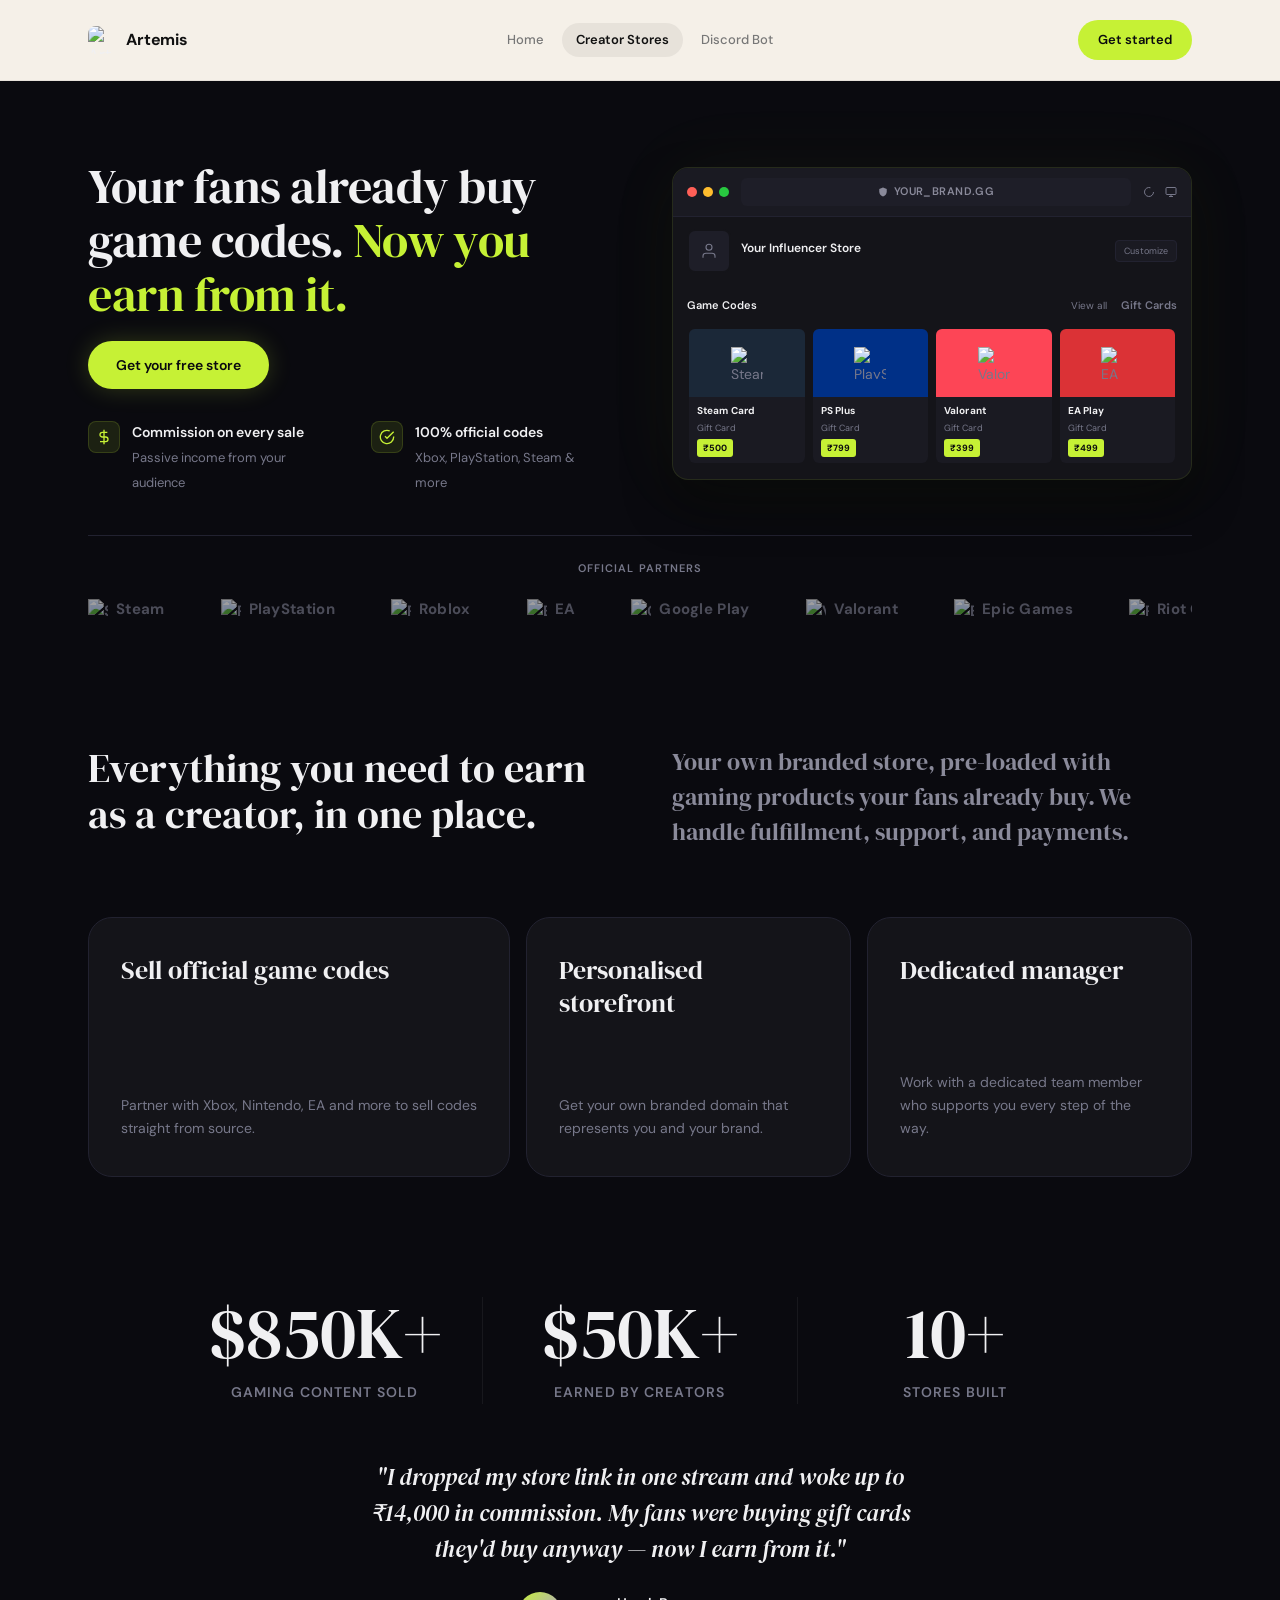
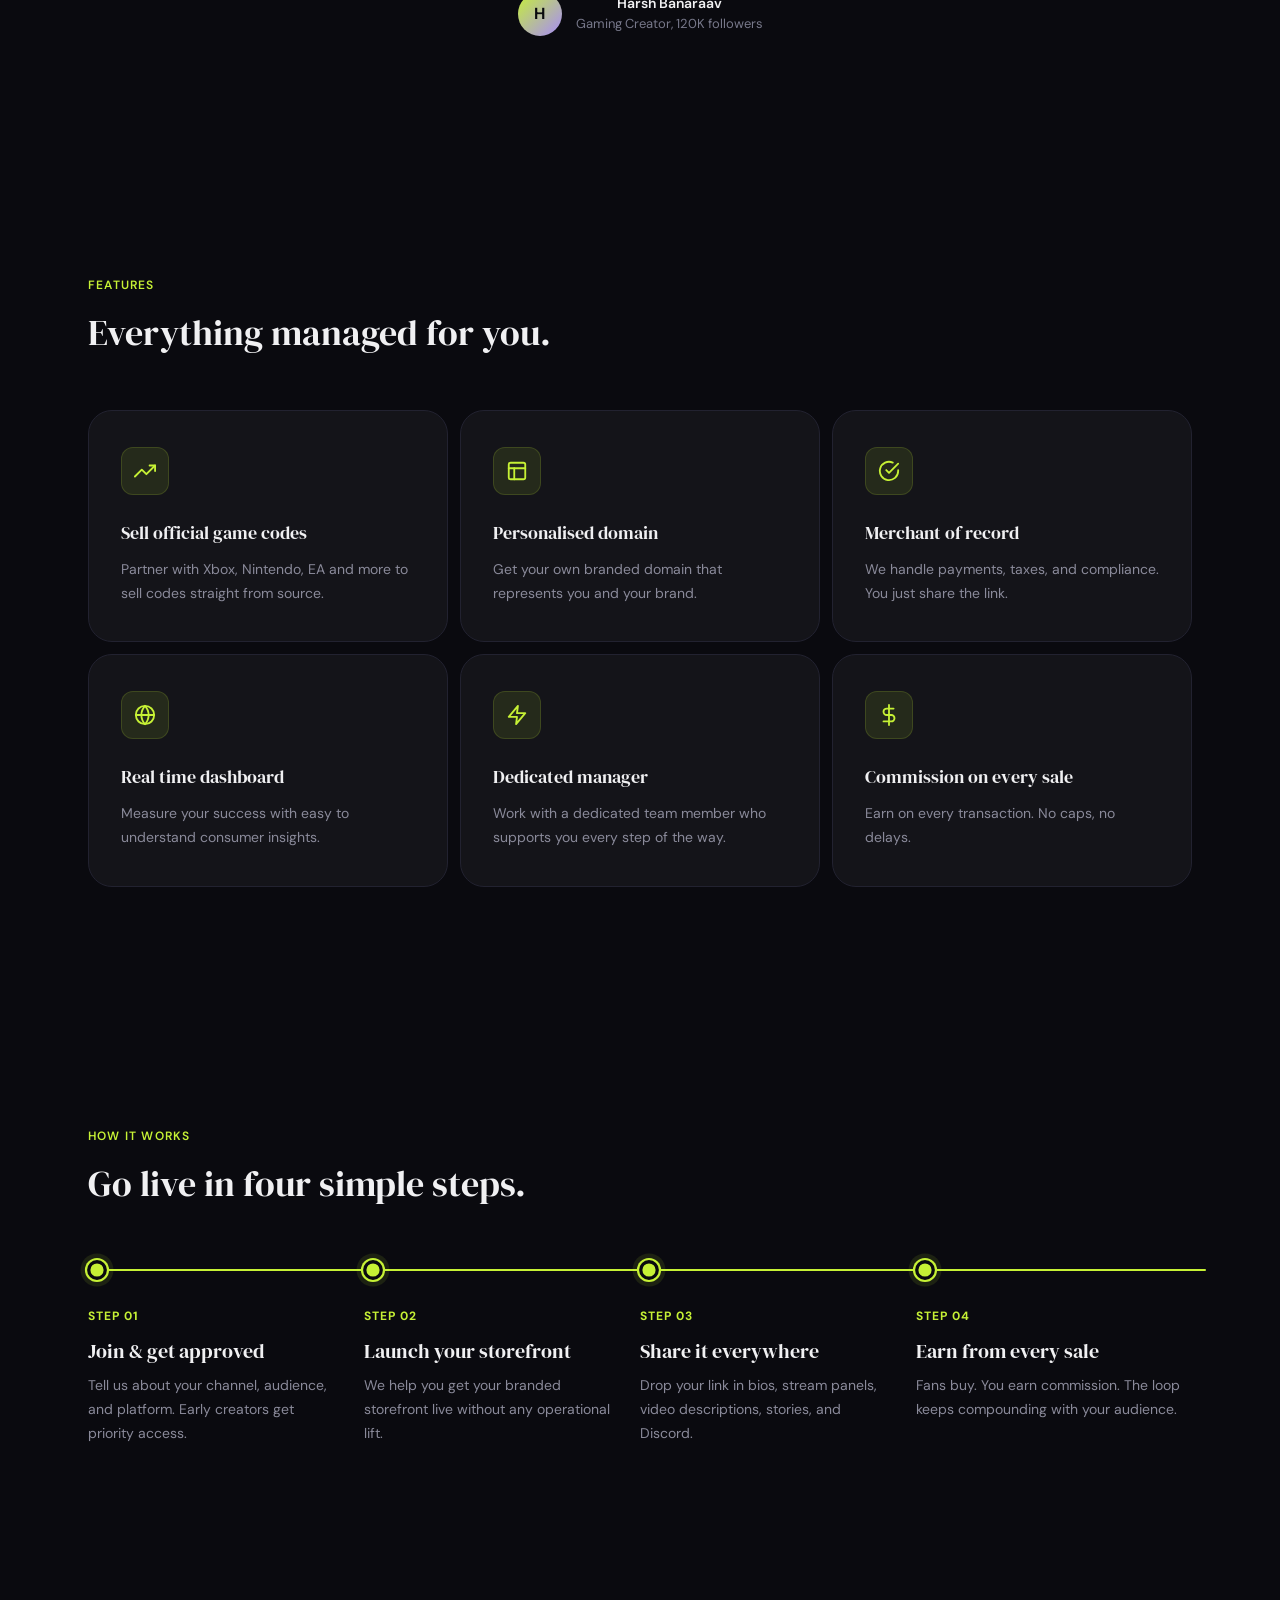
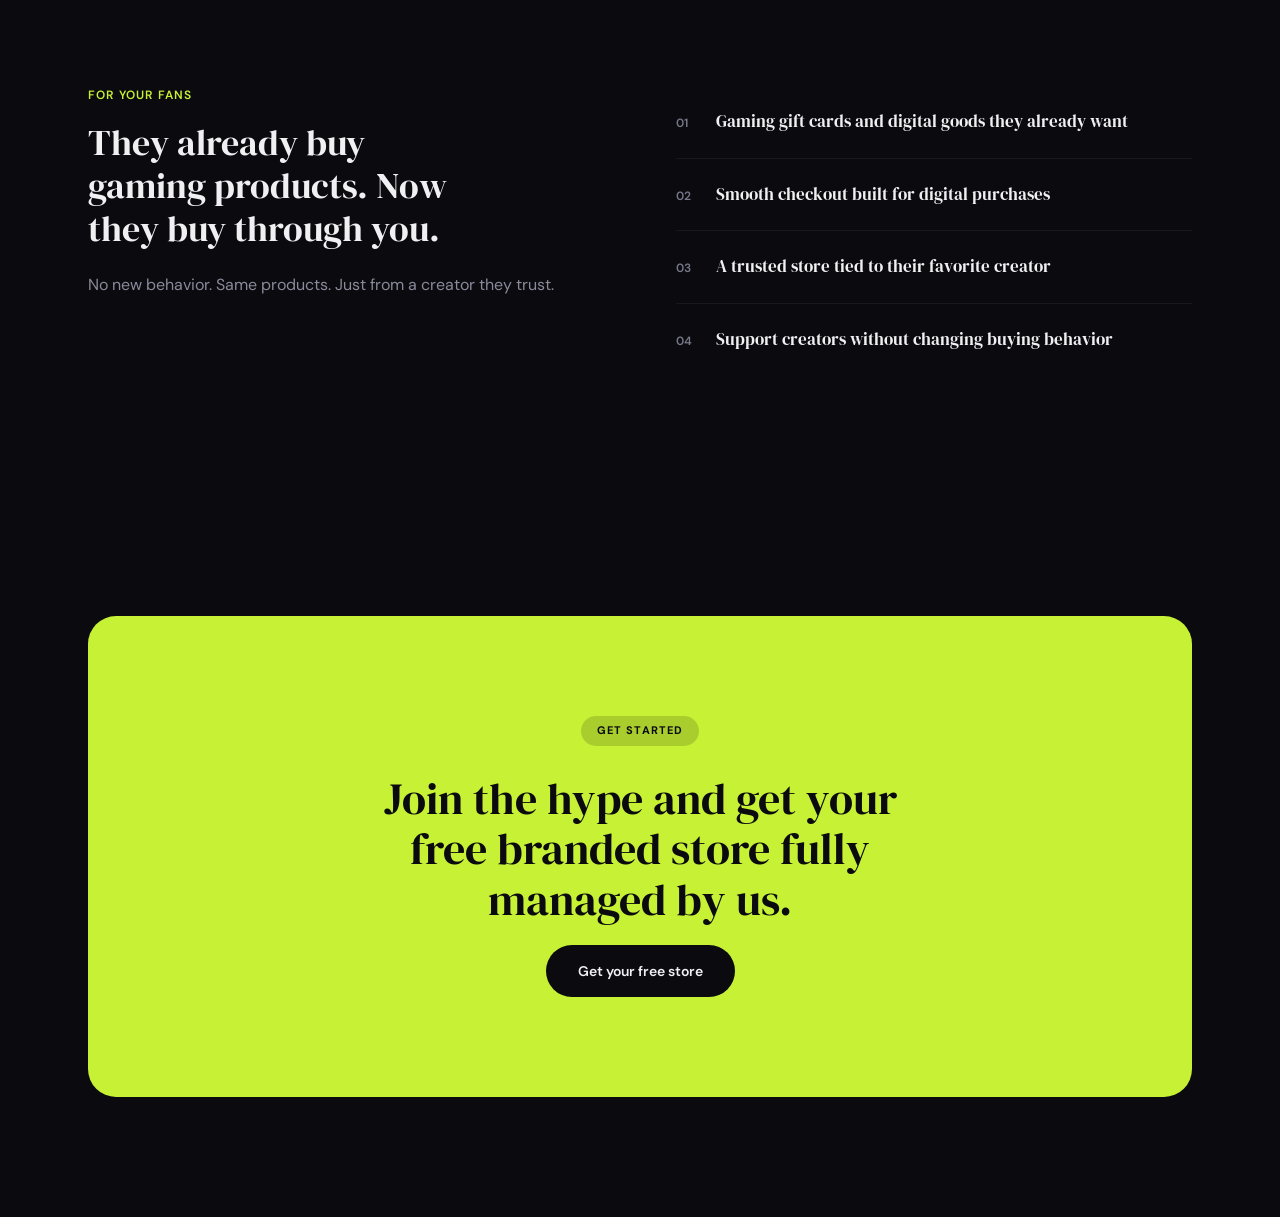
==== commit ea83e628: "Add shared Artemis nav bar across all pages Replaces old CreatorCommerce nav with unified Artemis na" ====
--- a/index.html
+++ b/index.html
@@ -59,6 +59,7 @@
       background: var(--bg);
       -webkit-font-smoothing: antialiased;
       -moz-osx-font-smoothing: grayscale;
+      padding-top: 80px;
     }
 
     ::selection { background: var(--accent); color: var(--text-inverse); }
@@ -954,54 +955,76 @@
       transition: color 200ms var(--ease-out);
     }
     .page-footer a:hover { color: var(--accent); }
+
+    /* ── SHARED NAV ── */
+    .cc-nav-root { z-index: 100; font-family: 'DM Sans', sans-serif; position: fixed; top: 0; left: 0; right: 0; }
+    .cc-nav-root .container { max-width: 1200px; margin: 0 auto; padding: 0 24px; }
+    @media (min-width:768px) { .cc-nav-root .container { padding: 0 40px; } }
+    @media (min-width:1024px) { .cc-nav-root .container { padding: 0 48px; } }
+    .cc-nav-root .nav { background: #f5f0e8; border-bottom: 1px solid rgba(0,0,0,0.06); padding: 16px 0; backdrop-filter: blur(16px); }
+    .cc-nav-root .nav-inner { display: grid; grid-template-columns: 1fr auto 1fr; align-items: center; height: 48px; }
+    .cc-nav-root .nav-inner > .nav-links { justify-self: center; }
+    .cc-nav-root .nav-right { justify-self: end; display: flex; align-items: center; gap: 8px; }
+    @media (max-width:767px) { .cc-nav-root .nav-inner { grid-template-columns: 1fr auto; } .cc-nav-root .nav-right .nav-cta { display: none; } }
+    .cc-nav-root .nav-brand { display: flex; align-items: center; gap: 10px; text-decoration: none; }
+    .cc-nav-root .nav-brand-text { font-family: 'DM Sans', sans-serif; color: #111; font-size: 16px; font-weight: 700; letter-spacing: -0.01em; }
+    .cc-nav-root .nav-links { display: none; align-items: center; gap: 4px; }
+    @media (min-width:768px) { .cc-nav-root .nav-links { display: flex; } }
+    .cc-nav-root .nav-links a { color: #777; border-radius: 9999px; padding: 7px 14px; font-size: 13px; font-weight: 500; transition: color 0.2s, background 0.2s; text-decoration: none; }
+    .cc-nav-root .nav-links a:hover { color: #111; background: rgba(0,0,0,0.06); }
+    .cc-nav-root .nav-links a.active { color: #111; background: rgba(0,0,0,0.06); font-weight: 600; }
+    .cc-nav-root .nav-cta { background: #c6f135; height: 40px; color: #0a0a0f; border-radius: 9999px; font-size: 13px; font-weight: 600; font-family: 'DM Sans', sans-serif; padding: 0 20px; display: inline-flex; align-items: center; justify-content: center; transition: background 0.2s, transform 0.2s; border: none; cursor: pointer; }
+    .cc-nav-root .nav-cta:hover { background: #d4f85a; transform: translateY(-1px); }
+    .cc-nav-root .nav-toggle { width: 40px; height: 40px; color: #111; border-radius: 8px; display: flex; align-items: center; justify-content: center; background: none; border: none; cursor: pointer; }
+    @media (min-width:768px) { .cc-nav-root .nav-toggle { display: none; } }
+    .cc-mobile-menu { z-index: 200; backdrop-filter: blur(24px); background: rgba(10,10,15,0.97); flex-direction: column; padding: 24px; display: none; position: fixed; inset: 0; }
+    .cc-mobile-menu.is-open { display: flex; }
+    .cc-mobile-menu-header { display: flex; justify-content: space-between; align-items: center; margin-bottom: 48px; }
+    .cc-mobile-menu-close { width: 40px; height: 40px; color: #55555f; border-radius: 9999px; display: flex; align-items: center; justify-content: center; background: none; border: none; cursor: pointer; }
+    .cc-mobile-menu-links { display: flex; flex-direction: column; gap: 4px; }
+    .cc-mobile-menu-links a { color: #8a8a9a; border-radius: 12px; padding: 16px 20px; font-size: 20px; font-weight: 500; transition: color 0.2s, background 0.2s; text-decoration: none; }
+    .cc-mobile-menu-links a:hover { color: #f0f0f2; background: rgba(255,255,255,0.05); }
+    .cc-mobile-menu-links a.active { color: #f0f0f2; background: rgba(255,255,255,0.08); font-weight: 600; }
   </style>
 </head>
 <body>
 
-  <!-- NAV -->
-  <nav class="nav" role="navigation" aria-label="Main navigation">
-    <div class="container">
-      <div class="nav-inner">
-        <a href="index.html" class="nav-brand" aria-label="Creator Commerce home">
-          <div class="nav-icon">
-            <svg width="22" height="22" viewBox="0 0 24 24" fill="none" stroke="currentColor" stroke-width="2" stroke-linecap="round" stroke-linejoin="round" aria-hidden="true"><polygon points="13 2 3 14 12 14 11 22 21 10 12 10 13 2"/></svg>
-          </div>
-          <div class="nav-brand-text">CreatorCommerce</div>
-        </a>
-        <div class="nav-links">
-          <a href="index.html" class="active">Home</a>
-          <a href="gamer.html">Shop via Discord</a>
-          <a href="creator-storefront.html">Launch Your Store</a>
-          <a href="discord-communities.html">Monetize Your Server</a>
-        </div>
-        <button class="nav-cta" onclick="openModal()">Get started</button>
-        <button class="nav-toggle" onclick="openMobileMenu()" aria-label="Open menu">
-          <svg width="22" height="22" viewBox="0 0 24 24" fill="none" stroke="currentColor" stroke-width="2" stroke-linecap="round"><line x1="3" y1="6" x2="21" y2="6"/><line x1="3" y1="12" x2="21" y2="12"/><line x1="3" y1="18" x2="21" y2="18"/></svg>
+  <!-- SHARED NAV -->
+  <div class="cc-nav-root">
+    <nav class="nav" role="navigation" aria-label="Main navigation">
+      <div class="container">
+        <div class="nav-inner">
+          <a class="nav-brand" href="https://tejasdua143.github.io/valorant-landing-clone/">
+            <img src="https://tejasdua143.github.io/valorant-landing-clone/artemis-logo.jpeg" alt="Artemis" style="width:28px;height:28px;border-radius:8px;object-fit:cover"/>
+            <span class="nav-brand-text">Artemis</span>
+          </a>
+          <div class="nav-links">
+            <a href="https://tejasdua143.github.io/valorant-landing-clone/">Home</a>
+            <a class="active" href="https://tejasdua143.github.io/creator-commerce-landing/">Creator Stores</a>
+            <a href="https://tejasdua143.github.io/artemis-landing/">Discord Bot</a>
+          </div>
+          <div class="nav-right">
+            <button class="nav-cta" onclick="if(typeof openModal==='function')openModal()">Get started</button>
+            <button class="nav-toggle" aria-label="Open menu" onclick="document.querySelector('.cc-mobile-menu').classList.add('is-open')">
+              <svg width="22" height="22" viewBox="0 0 24 24" fill="none" stroke="currentColor" stroke-width="2" stroke-linecap="round"><line x1="3" y1="6" x2="21" y2="6"/><line x1="3" y1="12" x2="21" y2="12"/><line x1="3" y1="18" x2="21" y2="18"/></svg>
+            </button>
+          </div>
+        </div>
+      </div>
+    </nav>
+    <div class="cc-mobile-menu">
+      <div class="cc-mobile-menu-header">
+        <a class="nav-brand" href="https://tejasdua143.github.io/valorant-landing-clone/"><img src="https://tejasdua143.github.io/valorant-landing-clone/artemis-logo.jpeg" alt="Artemis" style="width:28px;height:28px;border-radius:8px;object-fit:cover;"/><span class="nav-brand-text" style="color:#f0f0f2">Artemis</span></a>
+        <button class="cc-mobile-menu-close" aria-label="Close menu" onclick="document.querySelector('.cc-mobile-menu').classList.remove('is-open')">
+          <svg width="24" height="24" viewBox="0 0 24 24" fill="none" stroke="currentColor" stroke-width="2" stroke-linecap="round"><line x1="18" y1="6" x2="6" y2="18"/><line x1="6" y1="6" x2="18" y2="18"/></svg>
         </button>
       </div>
+      <div class="cc-mobile-menu-links">
+        <a href="https://tejasdua143.github.io/valorant-landing-clone/">Home</a>
+        <a class="active" href="https://tejasdua143.github.io/creator-commerce-landing/">Creator Stores</a>
+        <a href="https://tejasdua143.github.io/artemis-landing/">Discord Bot</a>
+      </div>
     </div>
-  </nav>
-
-  <!-- MOBILE MENU -->
-  <div class="mobile-menu" id="mobileMenu">
-    <div class="mobile-menu-header">
-      <a href="index.html" class="nav-brand">
-        <div class="nav-icon" style="color: var(--text);">
-          <svg width="22" height="22" viewBox="0 0 24 24" fill="none" stroke="currentColor" stroke-width="2" stroke-linecap="round" stroke-linejoin="round"><polygon points="13 2 3 14 12 14 11 22 21 10 12 10 13 2"/></svg>
-        </div>
-        <div class="nav-brand-text" style="color: var(--text);">CreatorCommerce</div>
-      </a>
-      <button class="mobile-menu-close" onclick="closeMobileMenu()" aria-label="Close menu">
-        <svg width="24" height="24" viewBox="0 0 24 24" fill="none" stroke="currentColor" stroke-width="2" stroke-linecap="round"><line x1="18" y1="6" x2="6" y2="18"/><line x1="6" y1="6" x2="18" y2="18"/></svg>
-      </button>
-    </div>
-    <div class="mobile-menu-links">
-      <a href="index.html" class="active">Home</a>
-      <a href="gamer.html">Shop via Discord</a>
-      <a href="creator-storefront.html">Launch Your Store</a>
-      <a href="discord-communities.html">Monetize Your Server</a>
-    </div>
-    <a href="#" class="mobile-menu-cta" onclick="closeMobileMenu();openModal();return false;">Get started</a>
   </div>
 
   <!-- HERO VARIANTS -->
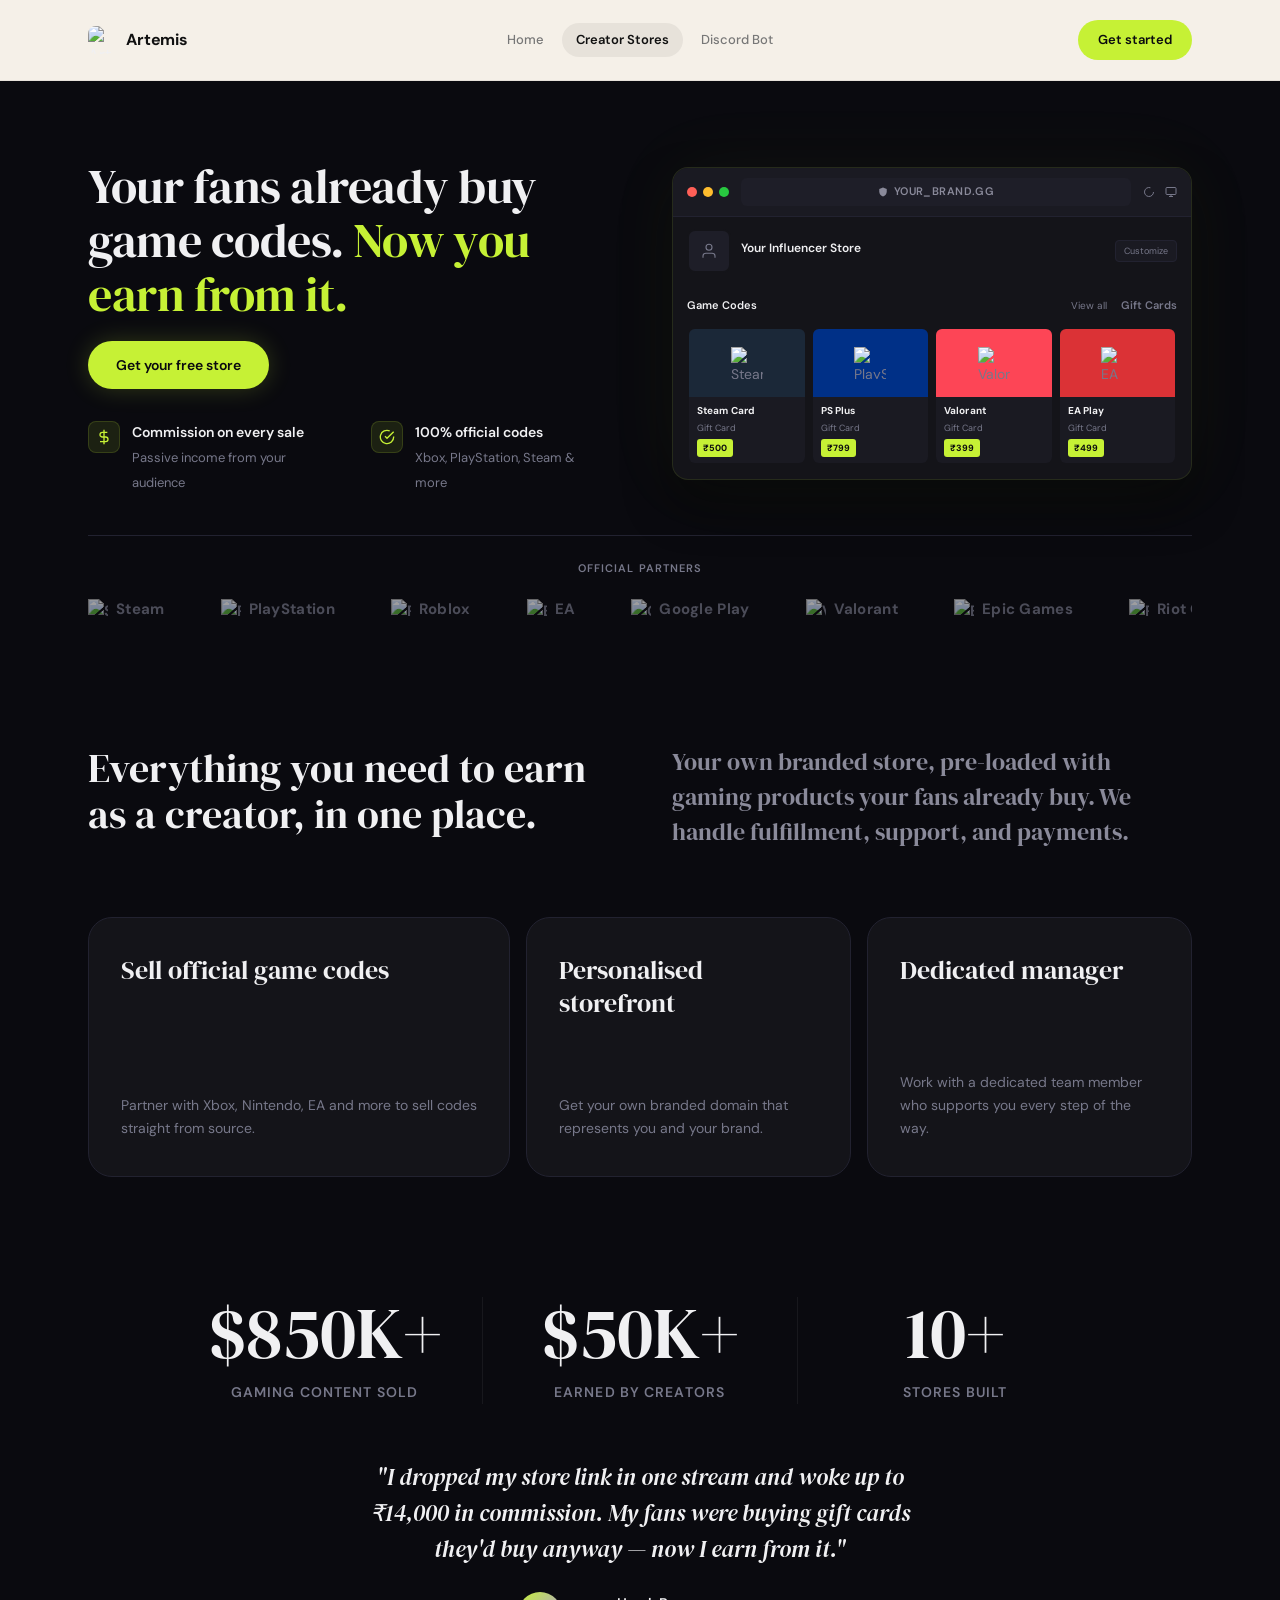
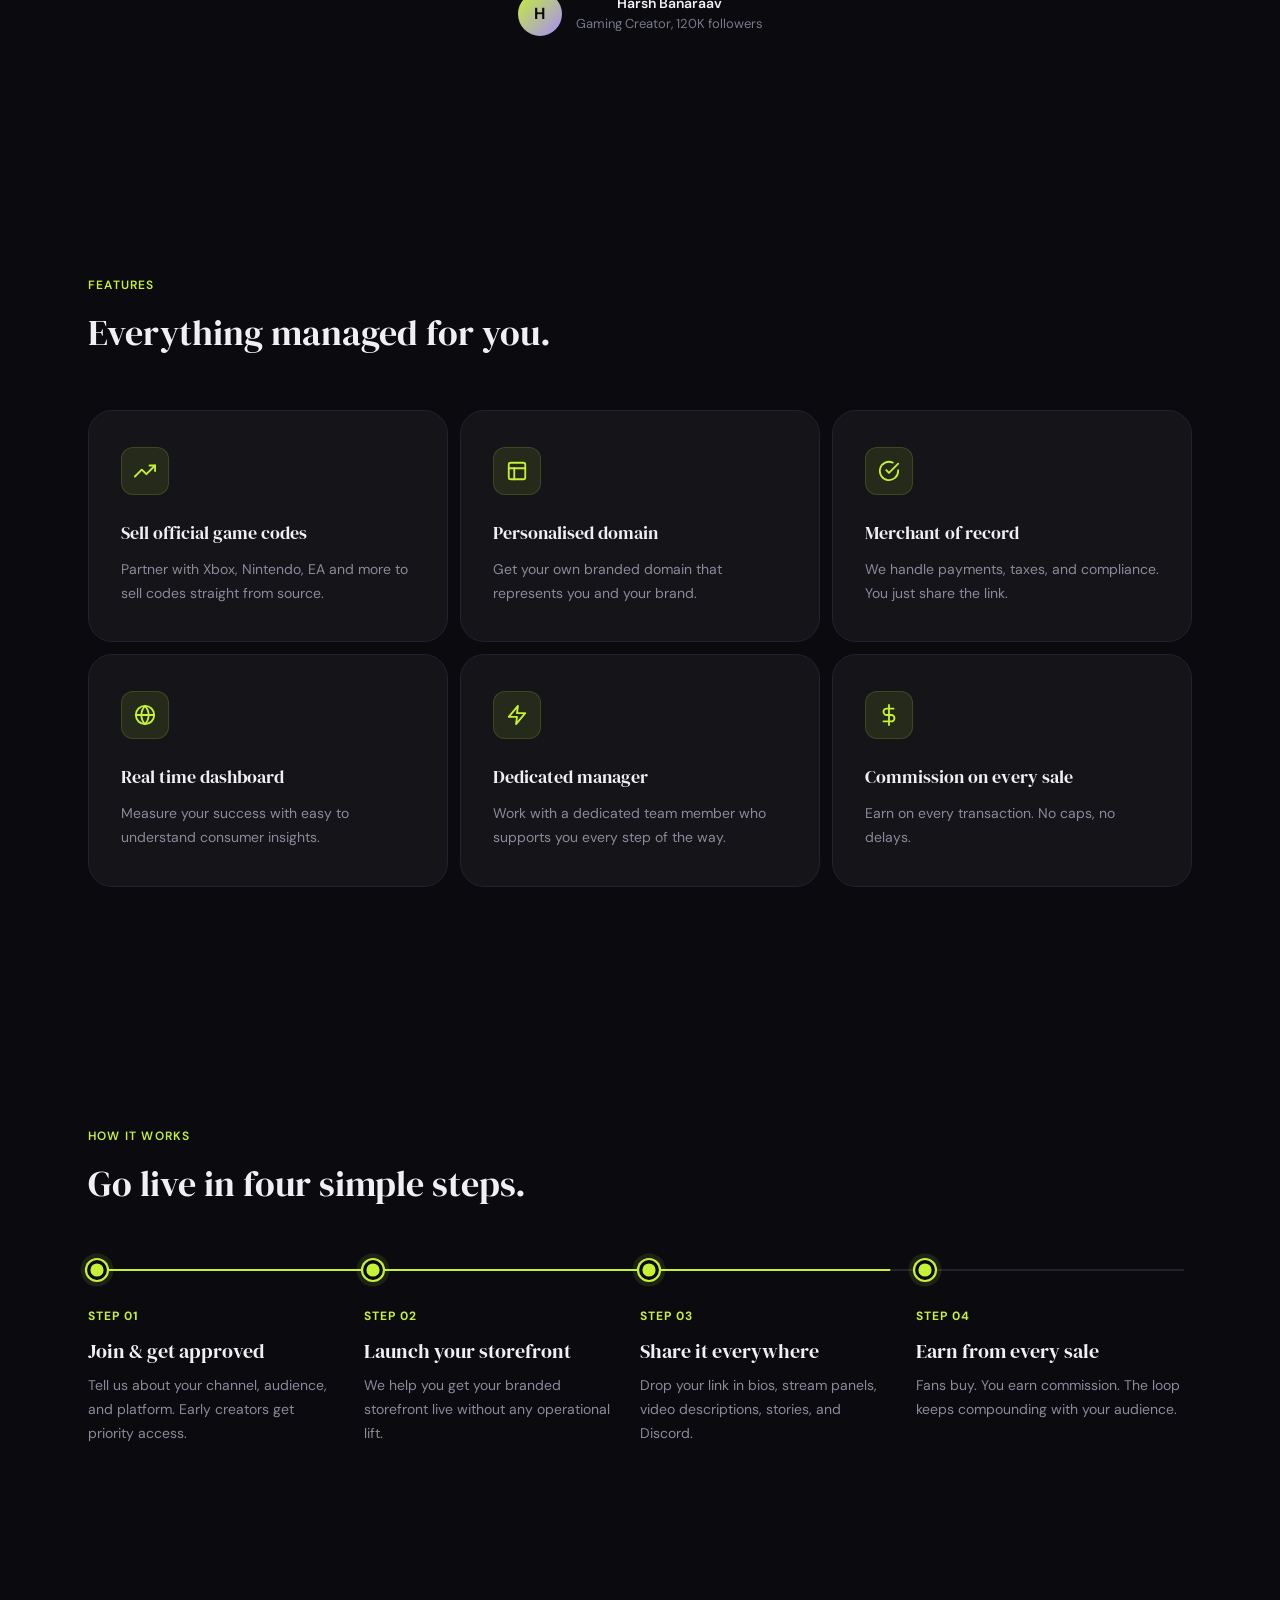
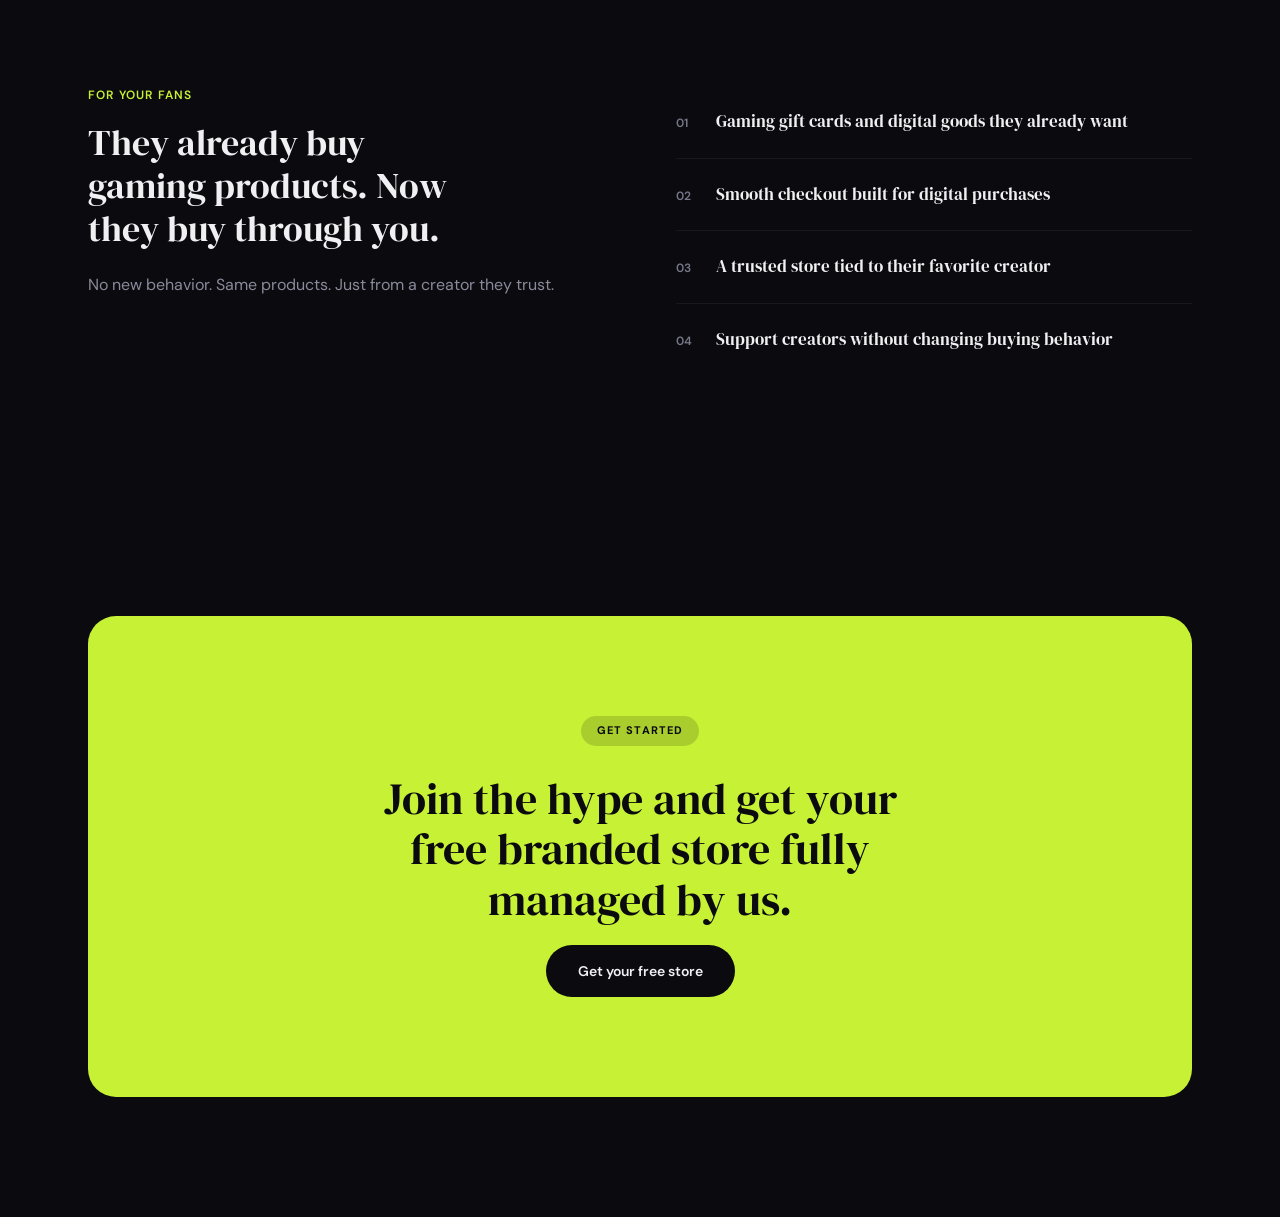
==== commit 63bb8a41: "Fix shared nav specificity — override old dark theme CSS Co-Authored-By: Claude Opus 4.6 (1M context" ====
--- a/index.html
+++ b/index.html
@@ -957,25 +957,25 @@
     .page-footer a:hover { color: var(--accent); }
 
     /* ── SHARED NAV ── */
-    .cc-nav-root { z-index: 100; font-family: 'DM Sans', sans-serif; position: fixed; top: 0; left: 0; right: 0; }
+    .cc-nav-root { z-index: 1000; font-family: 'DM Sans', sans-serif; position: fixed; top: 0; left: 0; right: 0; }
     .cc-nav-root .container { max-width: 1200px; margin: 0 auto; padding: 0 24px; }
     @media (min-width:768px) { .cc-nav-root .container { padding: 0 40px; } }
     @media (min-width:1024px) { .cc-nav-root .container { padding: 0 48px; } }
-    .cc-nav-root .nav { background: #f5f0e8; border-bottom: 1px solid rgba(0,0,0,0.06); padding: 16px 0; backdrop-filter: blur(16px); }
-    .cc-nav-root .nav-inner { display: grid; grid-template-columns: 1fr auto 1fr; align-items: center; height: 48px; }
+    .cc-nav-root .nav { background: #f5f0e8 !important; border-bottom: 1px solid rgba(0,0,0,0.06) !important; padding: 16px 0 !important; backdrop-filter: blur(16px); position: static !important; }
+    .cc-nav-root .nav-inner { display: grid !important; grid-template-columns: 1fr auto 1fr !important; align-items: center; height: 48px; }
     .cc-nav-root .nav-inner > .nav-links { justify-self: center; }
     .cc-nav-root .nav-right { justify-self: end; display: flex; align-items: center; gap: 8px; }
-    @media (max-width:767px) { .cc-nav-root .nav-inner { grid-template-columns: 1fr auto; } .cc-nav-root .nav-right .nav-cta { display: none; } }
+    @media (max-width:767px) { .cc-nav-root .nav-inner { grid-template-columns: 1fr auto !important; } .cc-nav-root .nav-right .nav-cta { display: none; } }
     .cc-nav-root .nav-brand { display: flex; align-items: center; gap: 10px; text-decoration: none; }
-    .cc-nav-root .nav-brand-text { font-family: 'DM Sans', sans-serif; color: #111; font-size: 16px; font-weight: 700; letter-spacing: -0.01em; }
+    .cc-nav-root .nav-brand-text { font-family: 'DM Sans', sans-serif; color: #111 !important; font-size: 16px; font-weight: 700; letter-spacing: -0.01em; }
     .cc-nav-root .nav-links { display: none; align-items: center; gap: 4px; }
     @media (min-width:768px) { .cc-nav-root .nav-links { display: flex; } }
-    .cc-nav-root .nav-links a { color: #777; border-radius: 9999px; padding: 7px 14px; font-size: 13px; font-weight: 500; transition: color 0.2s, background 0.2s; text-decoration: none; }
-    .cc-nav-root .nav-links a:hover { color: #111; background: rgba(0,0,0,0.06); }
-    .cc-nav-root .nav-links a.active { color: #111; background: rgba(0,0,0,0.06); font-weight: 600; }
-    .cc-nav-root .nav-cta { background: #c6f135; height: 40px; color: #0a0a0f; border-radius: 9999px; font-size: 13px; font-weight: 600; font-family: 'DM Sans', sans-serif; padding: 0 20px; display: inline-flex; align-items: center; justify-content: center; transition: background 0.2s, transform 0.2s; border: none; cursor: pointer; }
-    .cc-nav-root .nav-cta:hover { background: #d4f85a; transform: translateY(-1px); }
-    .cc-nav-root .nav-toggle { width: 40px; height: 40px; color: #111; border-radius: 8px; display: flex; align-items: center; justify-content: center; background: none; border: none; cursor: pointer; }
+    .cc-nav-root .nav-links a { color: #777 !important; border-radius: 9999px; padding: 7px 14px; font-size: 13px; font-weight: 500; transition: color 0.2s, background 0.2s; text-decoration: none; background: transparent !important; }
+    .cc-nav-root .nav-links a:hover { color: #111 !important; background: rgba(0,0,0,0.06) !important; }
+    .cc-nav-root .nav-links a.active { color: #111 !important; background: rgba(0,0,0,0.06) !important; font-weight: 600; }
+    .cc-nav-root .nav-cta { background: #c6f135 !important; height: 40px; color: #0a0a0f !important; border-radius: 9999px; font-size: 13px; font-weight: 600; font-family: 'DM Sans', sans-serif; padding: 0 20px; display: inline-flex; align-items: center; justify-content: center; transition: background 0.2s, transform 0.2s; border: none; cursor: pointer; }
+    .cc-nav-root .nav-cta:hover { background: #d4f85a !important; transform: translateY(-1px); }
+    .cc-nav-root .nav-toggle { width: 40px; height: 40px; color: #111 !important; border-radius: 8px; display: flex; align-items: center; justify-content: center; background: none; border: none; cursor: pointer; }
     @media (min-width:768px) { .cc-nav-root .nav-toggle { display: none; } }
     .cc-mobile-menu { z-index: 200; backdrop-filter: blur(24px); background: rgba(10,10,15,0.97); flex-direction: column; padding: 24px; display: none; position: fixed; inset: 0; }
     .cc-mobile-menu.is-open { display: flex; }
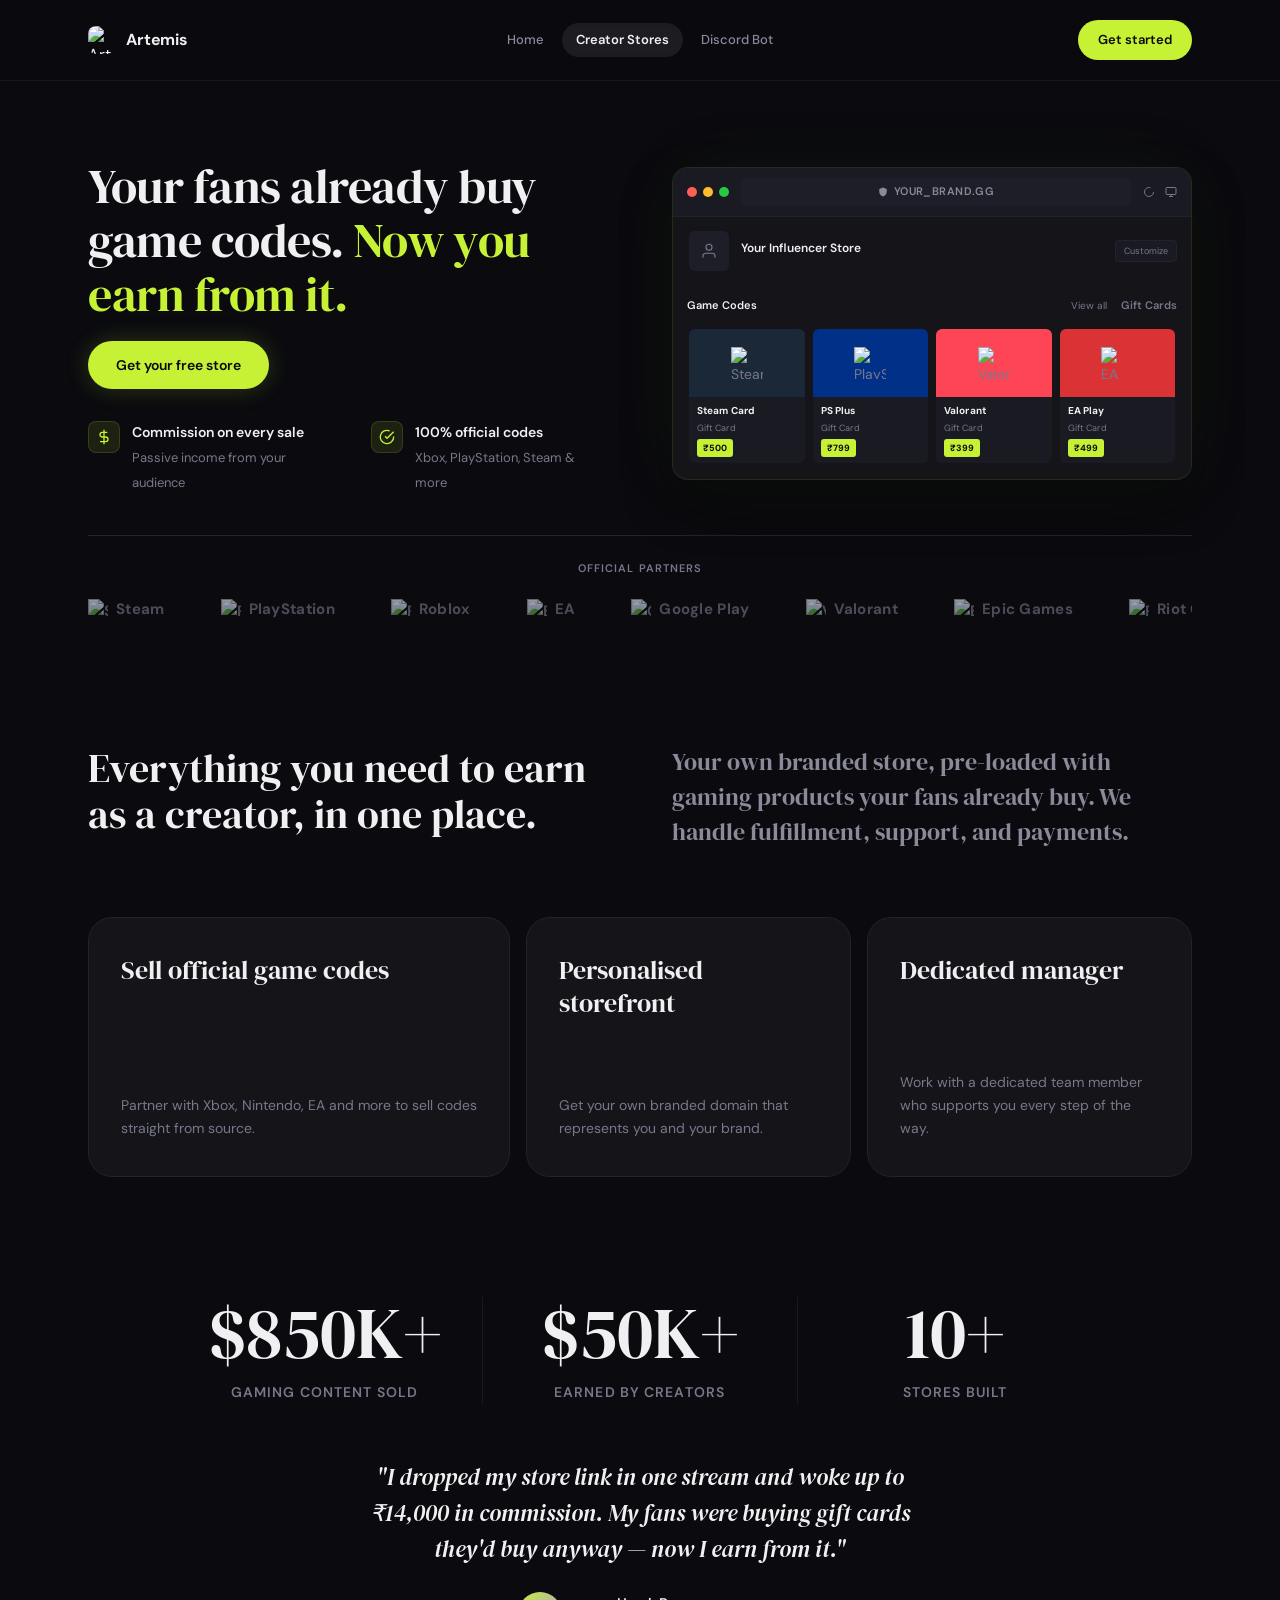
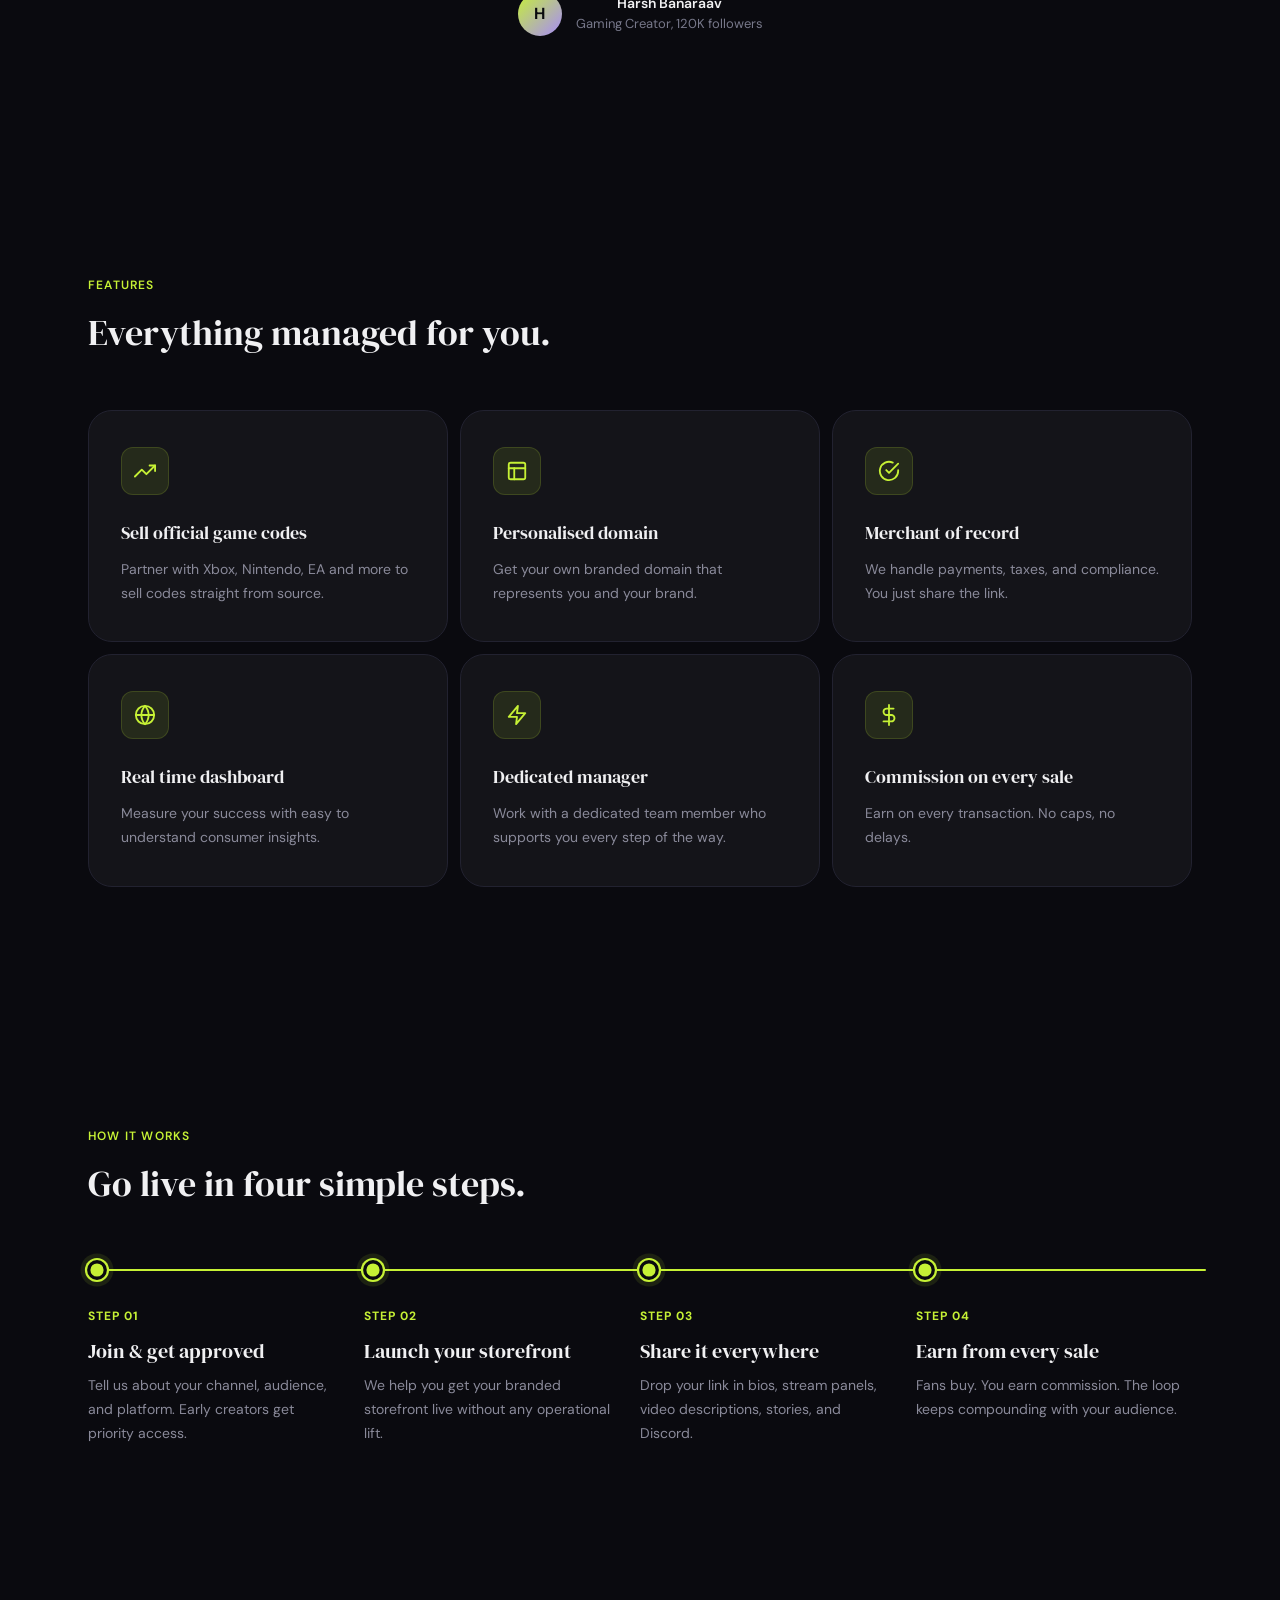
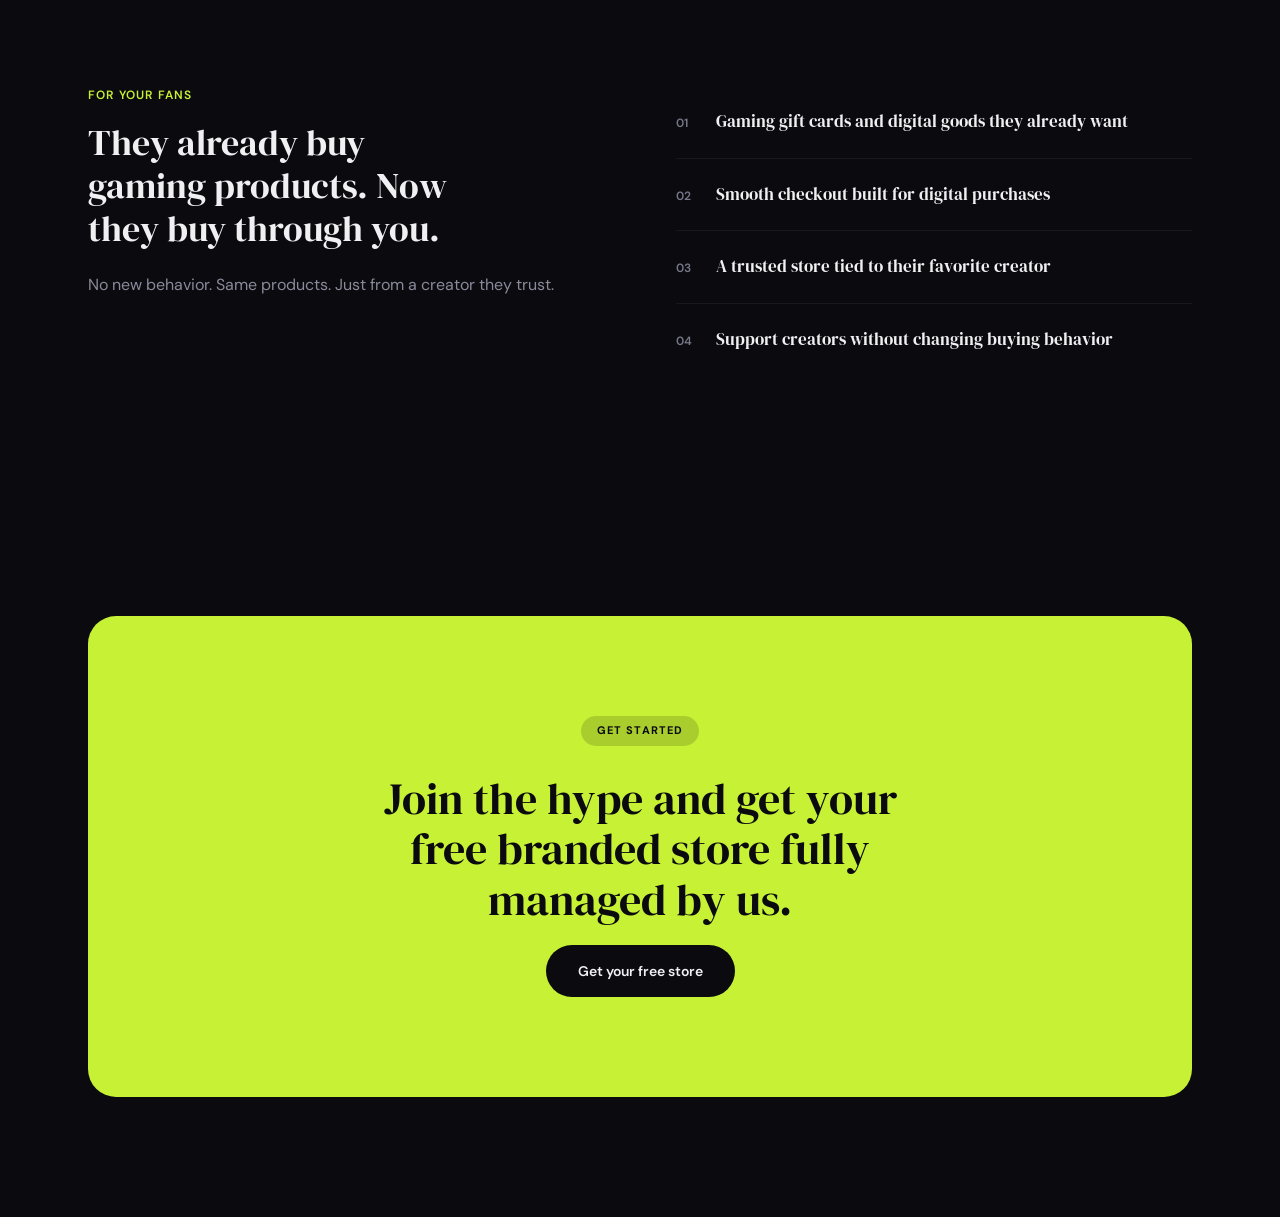
==== commit c5e1e25a: "Dark theme shared nav for Creator Stores page Co-Authored-By: Claude Opus 4.6 (1M context) <noreply@" ====
--- a/index.html
+++ b/index.html
@@ -961,21 +961,21 @@
     .cc-nav-root .container { max-width: 1200px; margin: 0 auto; padding: 0 24px; }
     @media (min-width:768px) { .cc-nav-root .container { padding: 0 40px; } }
     @media (min-width:1024px) { .cc-nav-root .container { padding: 0 48px; } }
-    .cc-nav-root .nav { background: #f5f0e8 !important; border-bottom: 1px solid rgba(0,0,0,0.06) !important; padding: 16px 0 !important; backdrop-filter: blur(16px); position: static !important; }
+    .cc-nav-root .nav { background: rgba(10,10,15,0.85) !important; border-bottom: 1px solid rgba(255,255,255,0.06) !important; padding: 16px 0 !important; backdrop-filter: blur(16px); position: static !important; }
     .cc-nav-root .nav-inner { display: grid !important; grid-template-columns: 1fr auto 1fr !important; align-items: center; height: 48px; }
     .cc-nav-root .nav-inner > .nav-links { justify-self: center; }
     .cc-nav-root .nav-right { justify-self: end; display: flex; align-items: center; gap: 8px; }
     @media (max-width:767px) { .cc-nav-root .nav-inner { grid-template-columns: 1fr auto !important; } .cc-nav-root .nav-right .nav-cta { display: none; } }
     .cc-nav-root .nav-brand { display: flex; align-items: center; gap: 10px; text-decoration: none; }
-    .cc-nav-root .nav-brand-text { font-family: 'DM Sans', sans-serif; color: #111 !important; font-size: 16px; font-weight: 700; letter-spacing: -0.01em; }
+    .cc-nav-root .nav-brand-text { font-family: 'DM Sans', sans-serif; color: #f0f0f2 !important; font-size: 16px; font-weight: 700; letter-spacing: -0.01em; }
     .cc-nav-root .nav-links { display: none; align-items: center; gap: 4px; }
     @media (min-width:768px) { .cc-nav-root .nav-links { display: flex; } }
-    .cc-nav-root .nav-links a { color: #777 !important; border-radius: 9999px; padding: 7px 14px; font-size: 13px; font-weight: 500; transition: color 0.2s, background 0.2s; text-decoration: none; background: transparent !important; }
-    .cc-nav-root .nav-links a:hover { color: #111 !important; background: rgba(0,0,0,0.06) !important; }
-    .cc-nav-root .nav-links a.active { color: #111 !important; background: rgba(0,0,0,0.06) !important; font-weight: 600; }
+    .cc-nav-root .nav-links a { color: #8a8a9a !important; border-radius: 9999px; padding: 7px 14px; font-size: 13px; font-weight: 500; transition: color 0.2s, background 0.2s; text-decoration: none; background: transparent !important; }
+    .cc-nav-root .nav-links a:hover { color: #f0f0f2 !important; background: rgba(255,255,255,0.06) !important; }
+    .cc-nav-root .nav-links a.active { color: #f0f0f2 !important; background: rgba(255,255,255,0.08) !important; font-weight: 600; }
     .cc-nav-root .nav-cta { background: #c6f135 !important; height: 40px; color: #0a0a0f !important; border-radius: 9999px; font-size: 13px; font-weight: 600; font-family: 'DM Sans', sans-serif; padding: 0 20px; display: inline-flex; align-items: center; justify-content: center; transition: background 0.2s, transform 0.2s; border: none; cursor: pointer; }
     .cc-nav-root .nav-cta:hover { background: #d4f85a !important; transform: translateY(-1px); }
-    .cc-nav-root .nav-toggle { width: 40px; height: 40px; color: #111 !important; border-radius: 8px; display: flex; align-items: center; justify-content: center; background: none; border: none; cursor: pointer; }
+    .cc-nav-root .nav-toggle { width: 40px; height: 40px; color: #f0f0f2 !important; border-radius: 8px; display: flex; align-items: center; justify-content: center; background: none; border: none; cursor: pointer; }
     @media (min-width:768px) { .cc-nav-root .nav-toggle { display: none; } }
     .cc-mobile-menu { z-index: 200; backdrop-filter: blur(24px); background: rgba(10,10,15,0.97); flex-direction: column; padding: 24px; display: none; position: fixed; inset: 0; }
     .cc-mobile-menu.is-open { display: flex; }
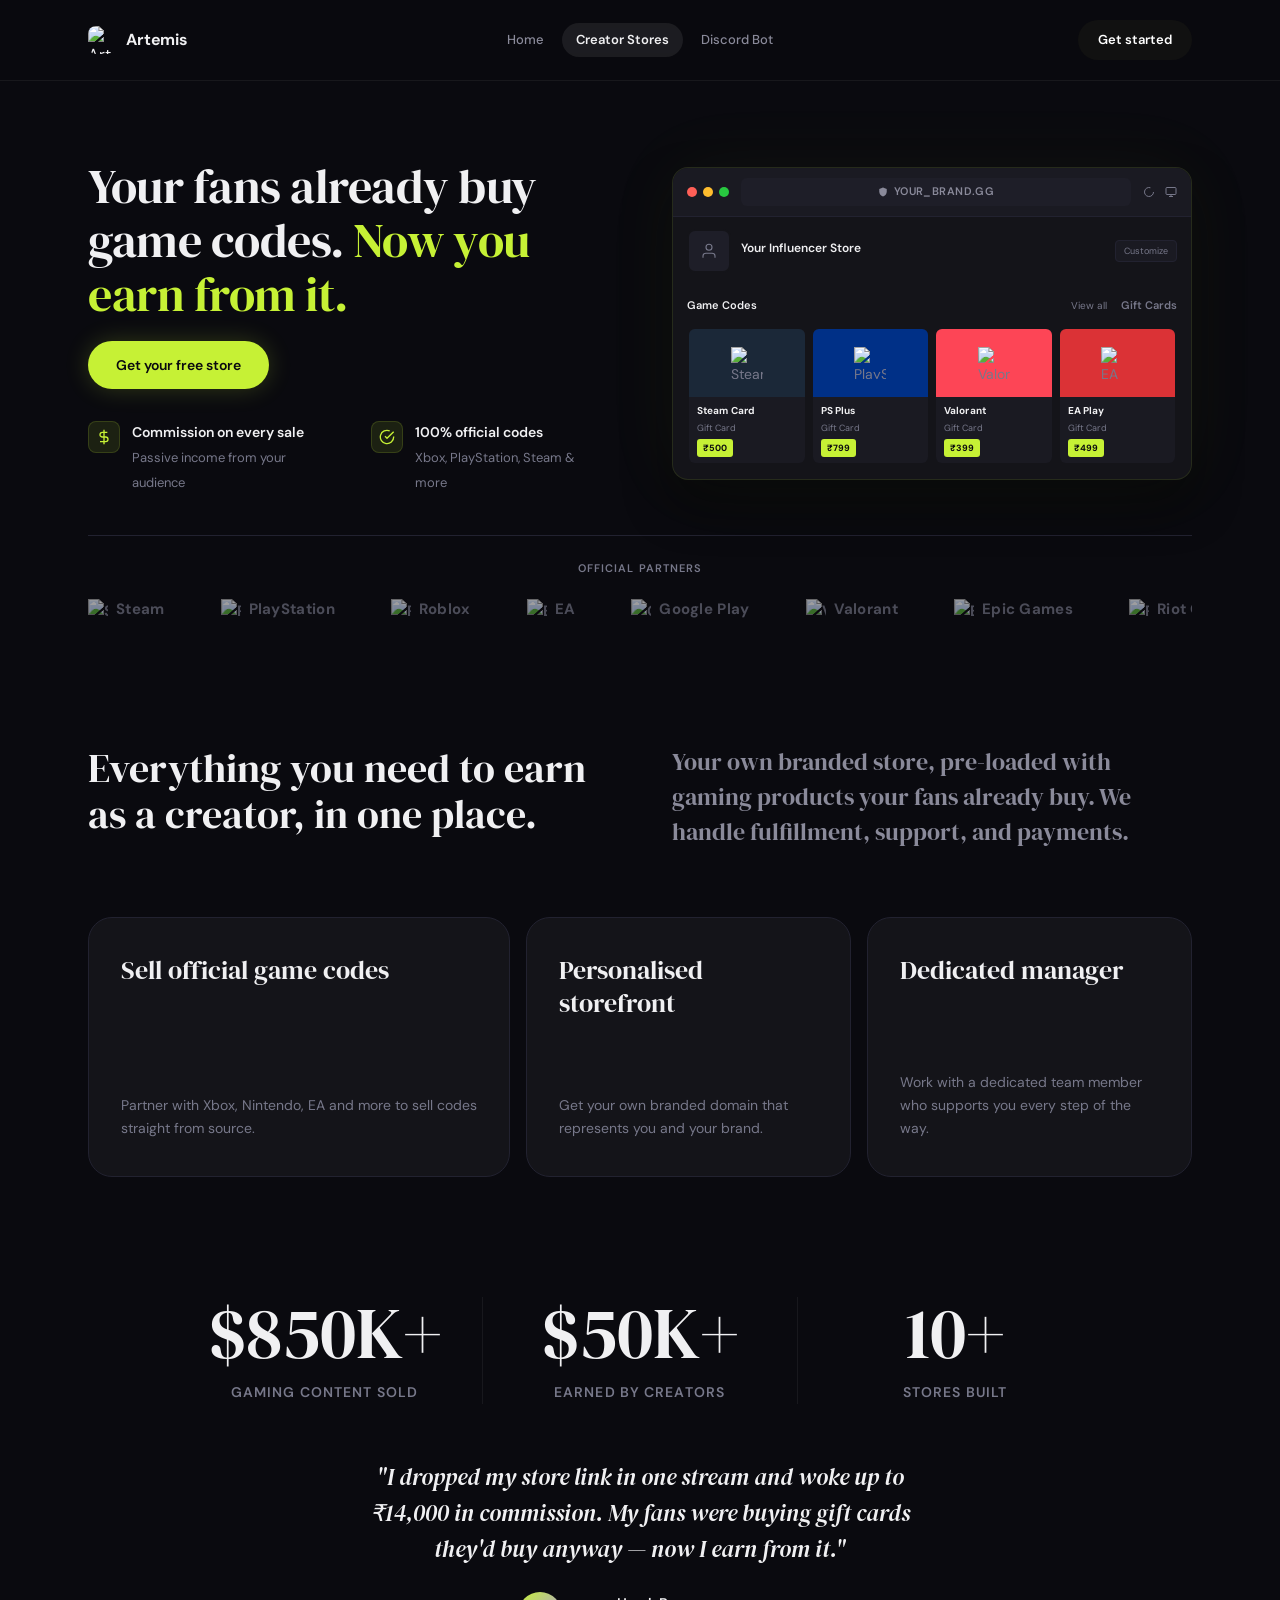
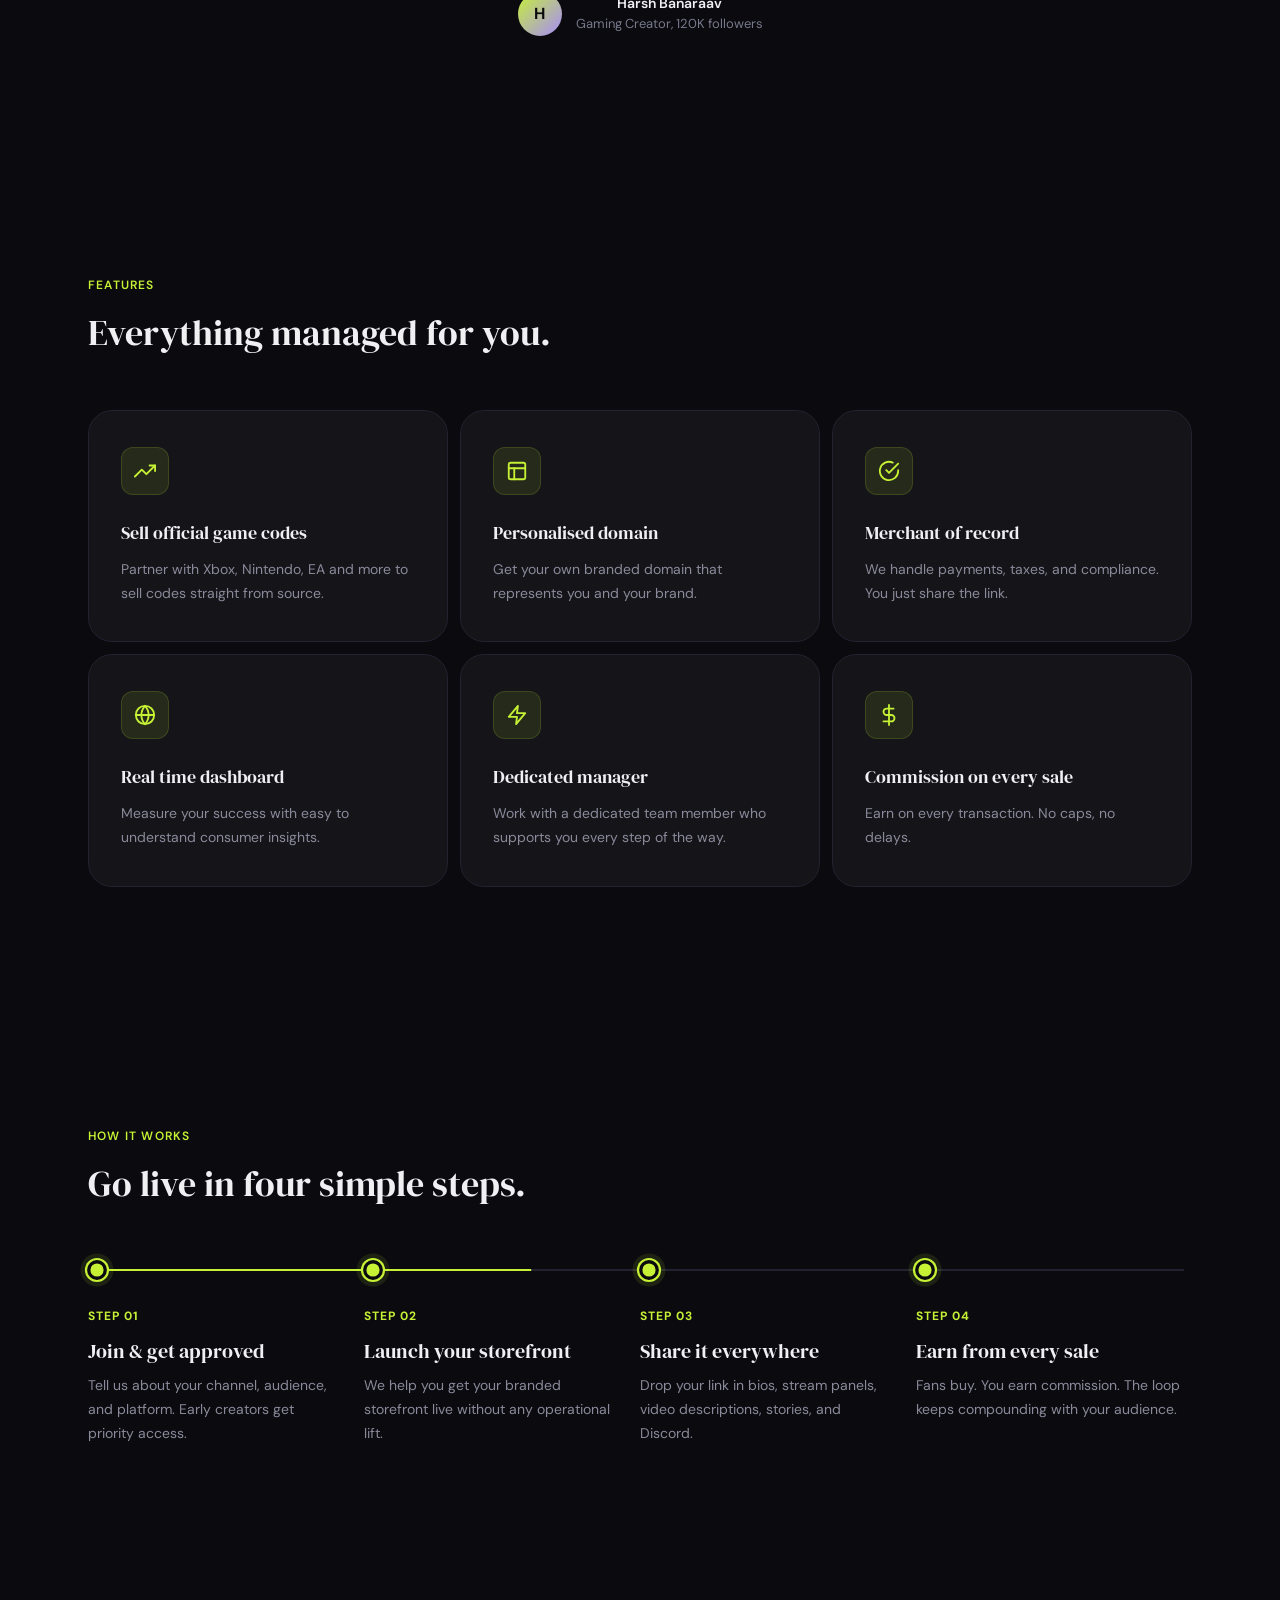
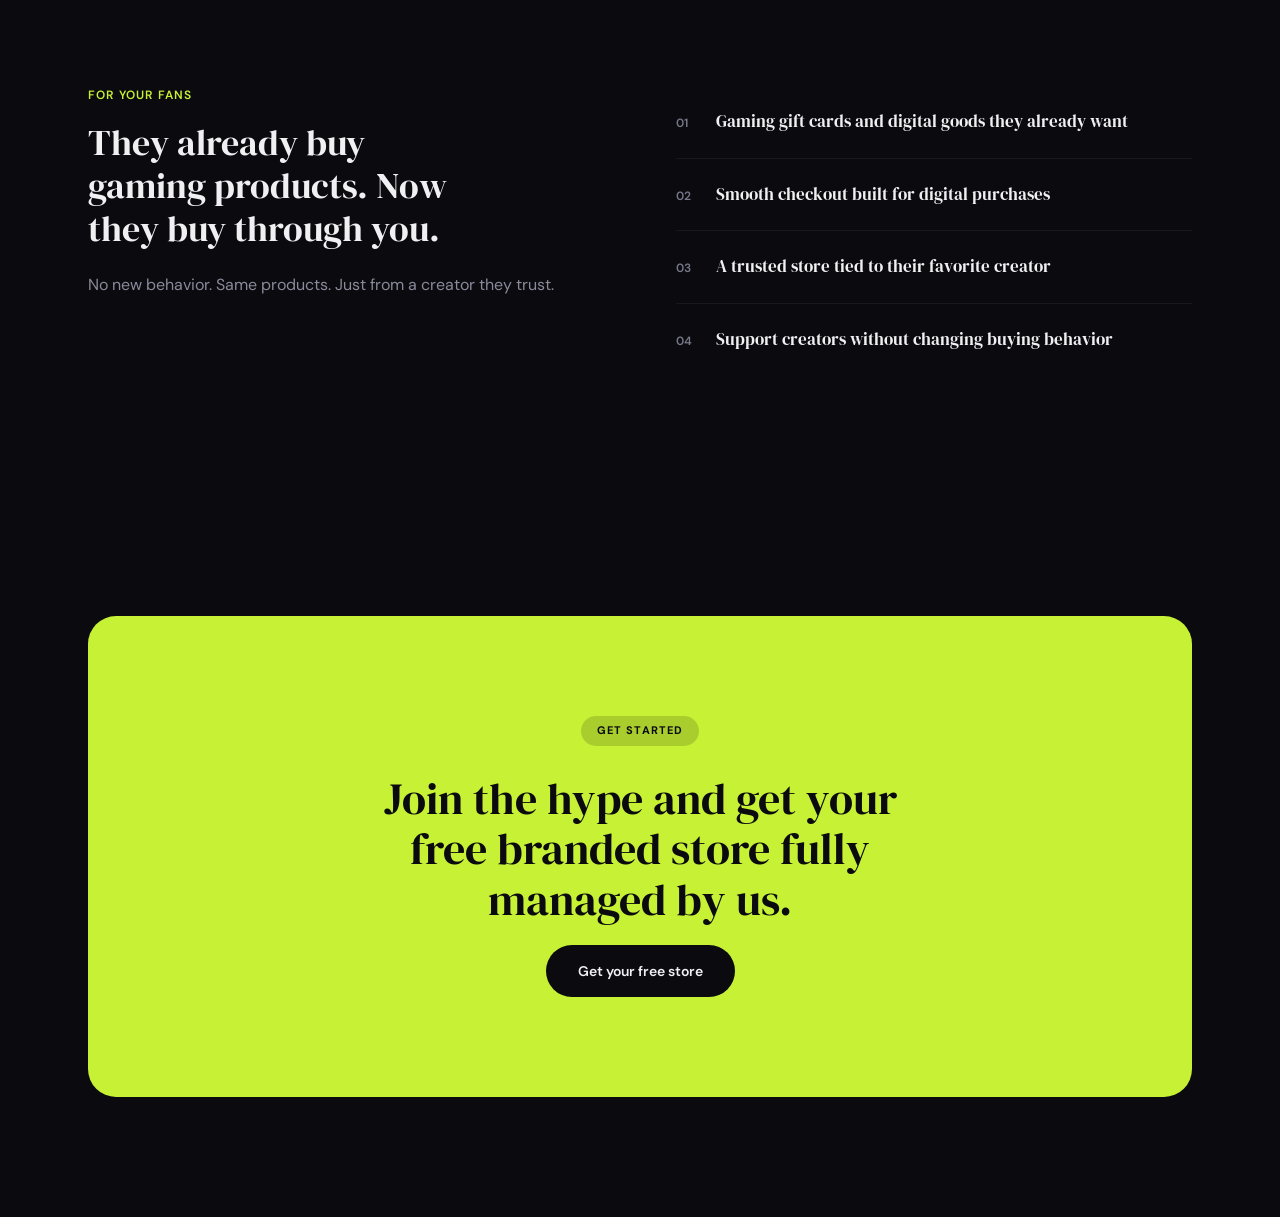
==== commit ab8149d8: "Black CTA button on Creator Stores nav Co-Authored-By: Claude Opus 4.6 (1M context) <noreply@anthrop" ====
--- a/index.html
+++ b/index.html
@@ -973,8 +973,8 @@
     .cc-nav-root .nav-links a { color: #8a8a9a !important; border-radius: 9999px; padding: 7px 14px; font-size: 13px; font-weight: 500; transition: color 0.2s, background 0.2s; text-decoration: none; background: transparent !important; }
     .cc-nav-root .nav-links a:hover { color: #f0f0f2 !important; background: rgba(255,255,255,0.06) !important; }
     .cc-nav-root .nav-links a.active { color: #f0f0f2 !important; background: rgba(255,255,255,0.08) !important; font-weight: 600; }
-    .cc-nav-root .nav-cta { background: #c6f135 !important; height: 40px; color: #0a0a0f !important; border-radius: 9999px; font-size: 13px; font-weight: 600; font-family: 'DM Sans', sans-serif; padding: 0 20px; display: inline-flex; align-items: center; justify-content: center; transition: background 0.2s, transform 0.2s; border: none; cursor: pointer; }
-    .cc-nav-root .nav-cta:hover { background: #d4f85a !important; transform: translateY(-1px); }
+    .cc-nav-root .nav-cta { background: #111 !important; height: 40px; color: #fff !important; border-radius: 9999px; font-size: 13px; font-weight: 600; font-family: 'DM Sans', sans-serif; padding: 0 20px; display: inline-flex; align-items: center; justify-content: center; transition: background 0.2s, transform 0.2s; border: none; cursor: pointer; }
+    .cc-nav-root .nav-cta:hover { background: #333 !important; transform: translateY(-1px); }
     .cc-nav-root .nav-toggle { width: 40px; height: 40px; color: #f0f0f2 !important; border-radius: 8px; display: flex; align-items: center; justify-content: center; background: none; border: none; cursor: pointer; }
     @media (min-width:768px) { .cc-nav-root .nav-toggle { display: none; } }
     .cc-mobile-menu { z-index: 200; backdrop-filter: blur(24px); background: rgba(10,10,15,0.97); flex-direction: column; padding: 24px; display: none; position: fixed; inset: 0; }
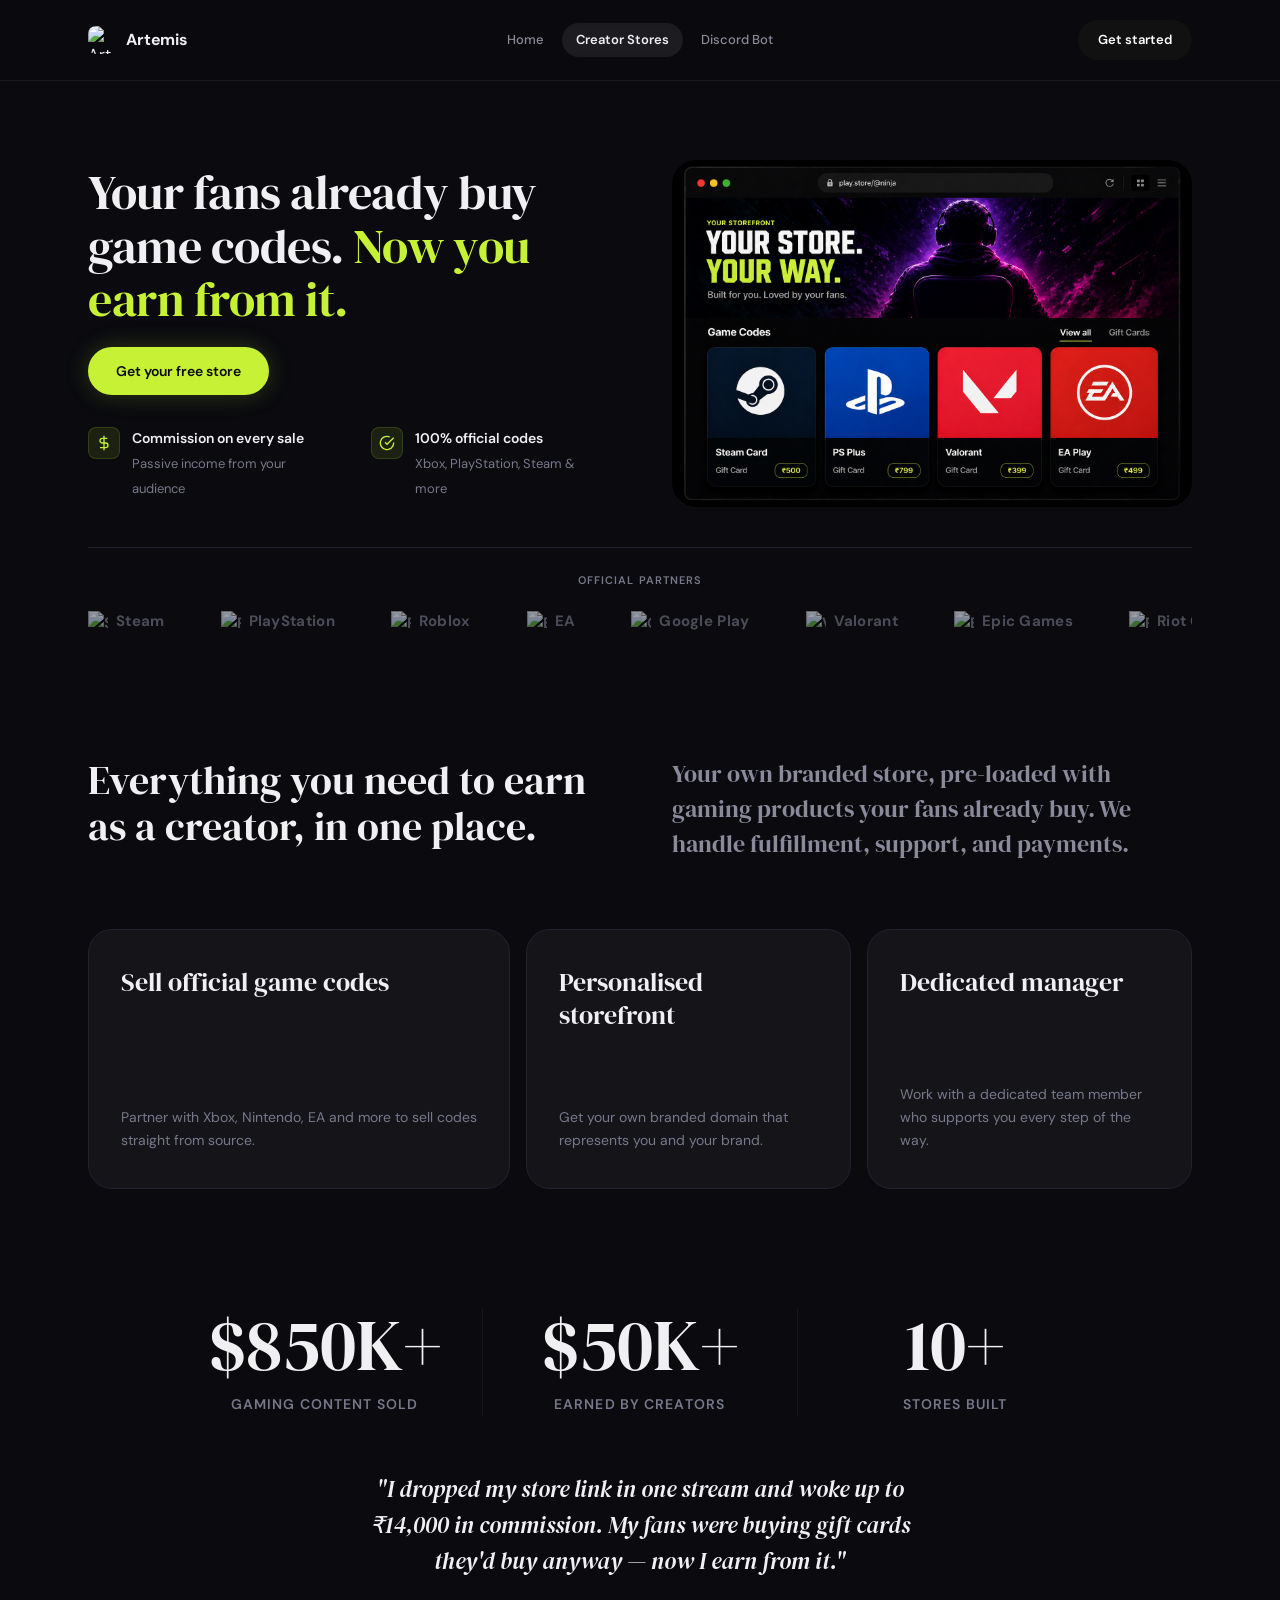
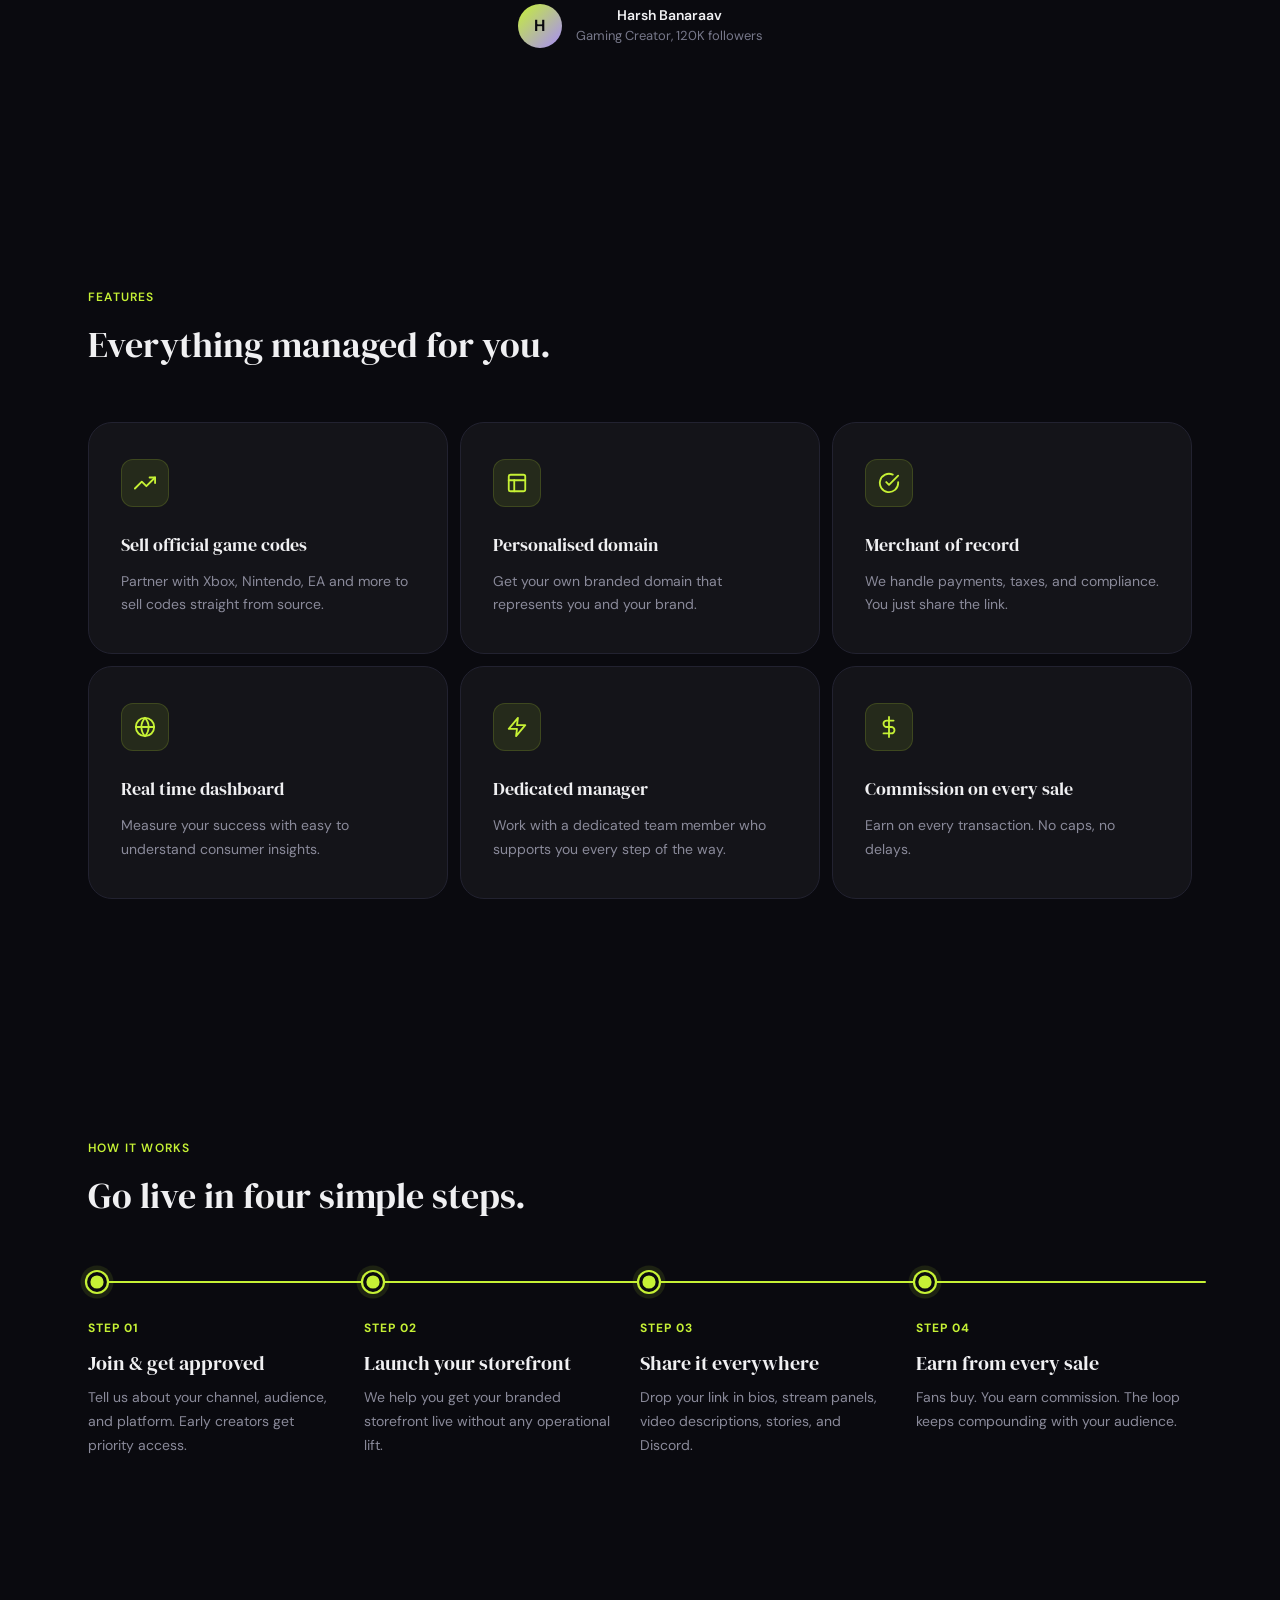
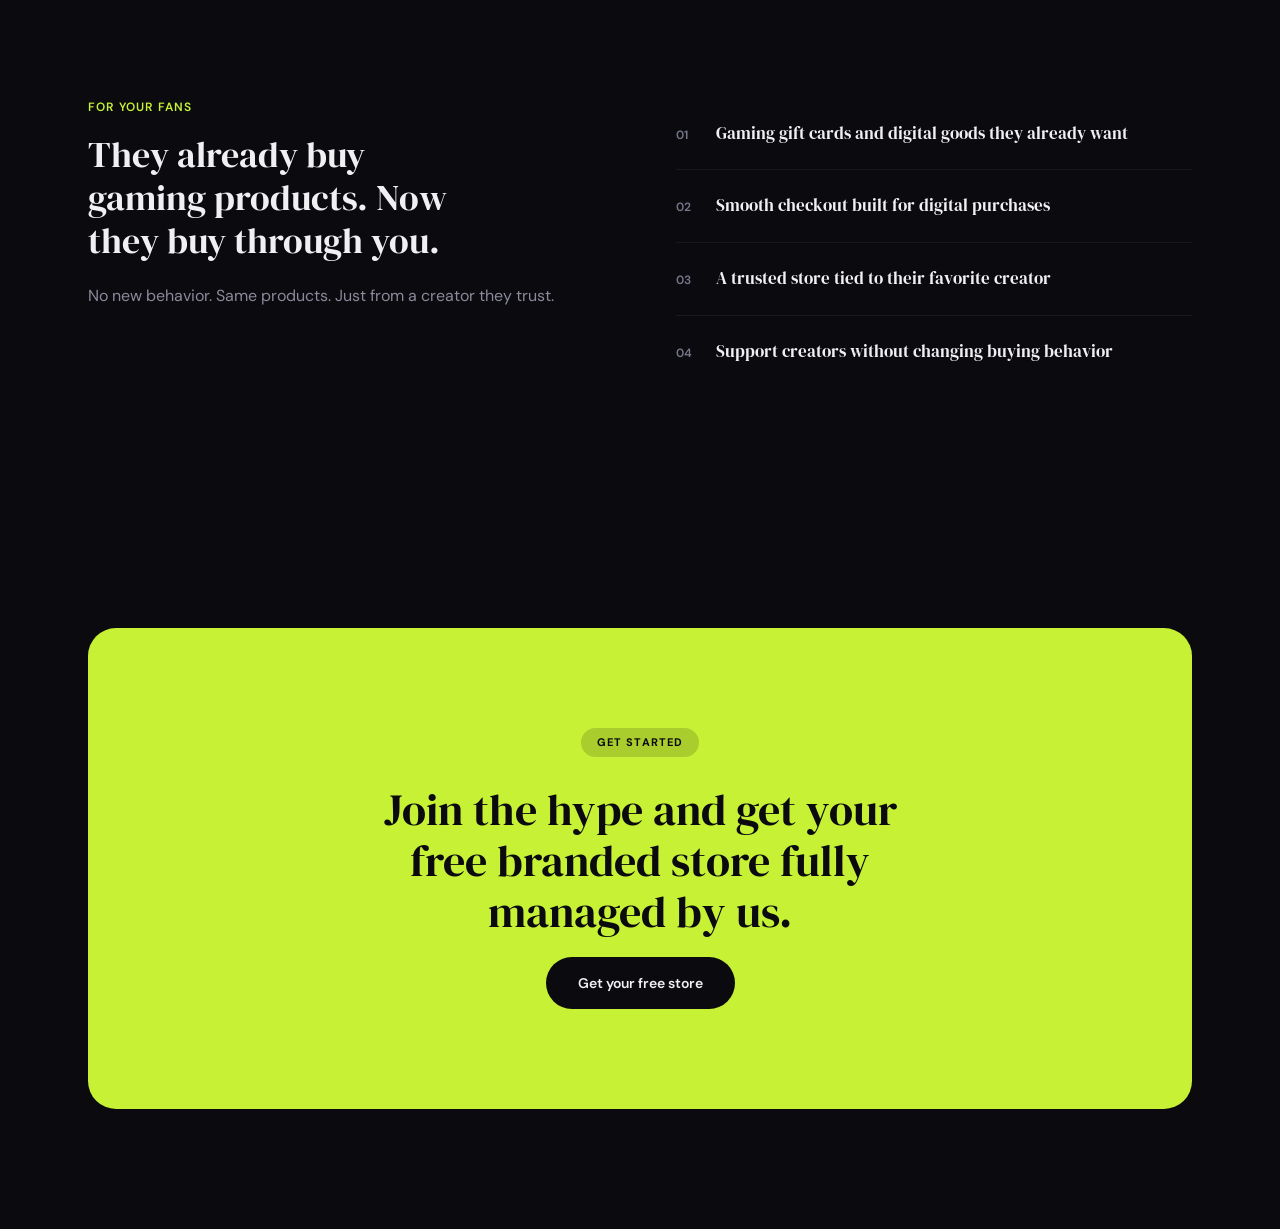
==== commit c8205fd4: "feat(hero-v1): replace inline browser mock with creator storefront image" ====
--- a/index.html
+++ b/index.html
@@ -138,16 +138,7 @@
     }
     .nav-links a:hover { color: var(--nav-text-hover); background: var(--nav-active-bg); }
     .nav-links a.active { color: var(--nav-text-hover); background: var(--nav-active-bg); font-weight: 600; }
-    .nav-cta {
-      display: inline-flex; align-items: center; justify-content: center;
-      height: 40px; padding: 0 20px;
-      background: var(--accent); color: var(--text-inverse);
-      font-size: 13px; font-weight: 600;
-      border-radius: var(--radius-full);
-      transition: background 200ms var(--ease-out), transform 200ms var(--ease-out);
-    }
-    .nav-cta:hover { background: var(--accent-hover); transform: translateY(-1px); }
-    .nav-cta:active { transform: translateY(0); }
+    /* old nav-cta overridden by .cc-nav-root .nav-cta */
 
     /* Hamburger toggle */
     .nav-toggle {
@@ -249,6 +240,11 @@
     .hero-image-placeholder {
       border-radius: var(--radius-xl); min-height: 320px;
       color: var(--text-muted); font-size: 14px;
+      overflow: hidden;
+    }
+    .hero-image-img {
+      display: block; width: 100%; height: auto;
+      border-radius: var(--radius-xl);
     }
 
     /* Hero V1 wrapper */
@@ -1048,64 +1044,7 @@
           </div>
         </div>
         <div class="hero-image-placeholder">
-          <div class="mock-browser">
-            <div class="mock-bar">
-              <div class="mock-dots"><span class="mock-dot r"></span><span class="mock-dot y"></span><span class="mock-dot g"></span></div>
-              <div class="mock-url"><svg width="10" height="10" viewBox="0 0 24 24" fill="currentColor"><path d="M12 1L3 5v6c0 5.55 3.84 10.74 9 12 5.16-1.26 9-6.45 9-12V5l-9-4z"/></svg>YOUR_BRAND.GG</div>
-              <div class="mock-bar-icons">
-                <svg width="12" height="12" viewBox="0 0 24 24" fill="none" stroke="currentColor" stroke-width="2"><path d="M21 12a9 9 0 11-6.219-8.56"/></svg>
-                <svg width="12" height="12" viewBox="0 0 24 24" fill="none" stroke="currentColor" stroke-width="2"><rect x="2" y="3" width="20" height="14" rx="2"/><line x1="8" y1="21" x2="16" y2="21"/><line x1="12" y1="17" x2="12" y2="21"/></svg>
-              </div>
-            </div>
-            <div class="mock-body">
-              <div class="mock-store">
-                <div class="mock-avatar-row">
-                  <div class="mock-av"><svg width="18" height="18" viewBox="0 0 24 24" fill="none" stroke="currentColor" stroke-width="1.5"><path d="M20 21v-2a4 4 0 00-4-4H8a4 4 0 00-4 4v2"/><circle cx="12" cy="7" r="4"/></svg></div>
-                  <div class="mock-av-name">Your Influencer Store</div>
-                  <div class="mock-av-edit">Customize</div>
-                </div>
-                <div class="mock-tabs">
-                  <span>Game Codes</span>
-                  <span class="va">View all</span>
-                  <span>Gift Cards</span>
-                </div>
-                <div class="mock-grid">
-                  <div class="mock-card">
-                    <div class="mock-card-img" style="background:#1B2838"><img src="https://cdn.simpleicons.org/steam/fff" alt="Steam" width="32" height="32"></div>
-                    <div class="mock-card-info">
-                      <div class="mock-card-name">Steam Card</div>
-                      <div class="mock-card-sub">Gift Card</div>
-                      <div class="mock-card-price">&#8377;500</div>
-                    </div>
-                  </div>
-                  <div class="mock-card">
-                    <div class="mock-card-img" style="background:#003087"><img src="https://cdn.simpleicons.org/playstation/fff" alt="PlayStation" width="32" height="32"></div>
-                    <div class="mock-card-info">
-                      <div class="mock-card-name">PS Plus</div>
-                      <div class="mock-card-sub">Gift Card</div>
-                      <div class="mock-card-price">&#8377;799</div>
-                    </div>
-                  </div>
-                  <div class="mock-card">
-                    <div class="mock-card-img" style="background:#FD4556"><img src="https://cdn.simpleicons.org/valorant/fff" alt="Valorant" width="32" height="32"></div>
-                    <div class="mock-card-info">
-                      <div class="mock-card-name">Valorant</div>
-                      <div class="mock-card-sub">Gift Card</div>
-                      <div class="mock-card-price">&#8377;399</div>
-                    </div>
-                  </div>
-                  <div class="mock-card">
-                    <div class="mock-card-img" style="background:#DB3236"><img src="https://cdn.simpleicons.org/ea/fff" alt="EA" width="32" height="32"></div>
-                    <div class="mock-card-info">
-                      <div class="mock-card-name">EA Play</div>
-                      <div class="mock-card-sub">Gift Card</div>
-                      <div class="mock-card-price">&#8377;499</div>
-                    </div>
-                  </div>
-                </div>
-              </div>
-            </div>
-          </div>
+          <img src="hero-store.png" alt="Personalized creator storefront — Steam, PS Plus, Valorant, EA Play codes" class="hero-image-img" />
         </div>
       </div>
     </div>
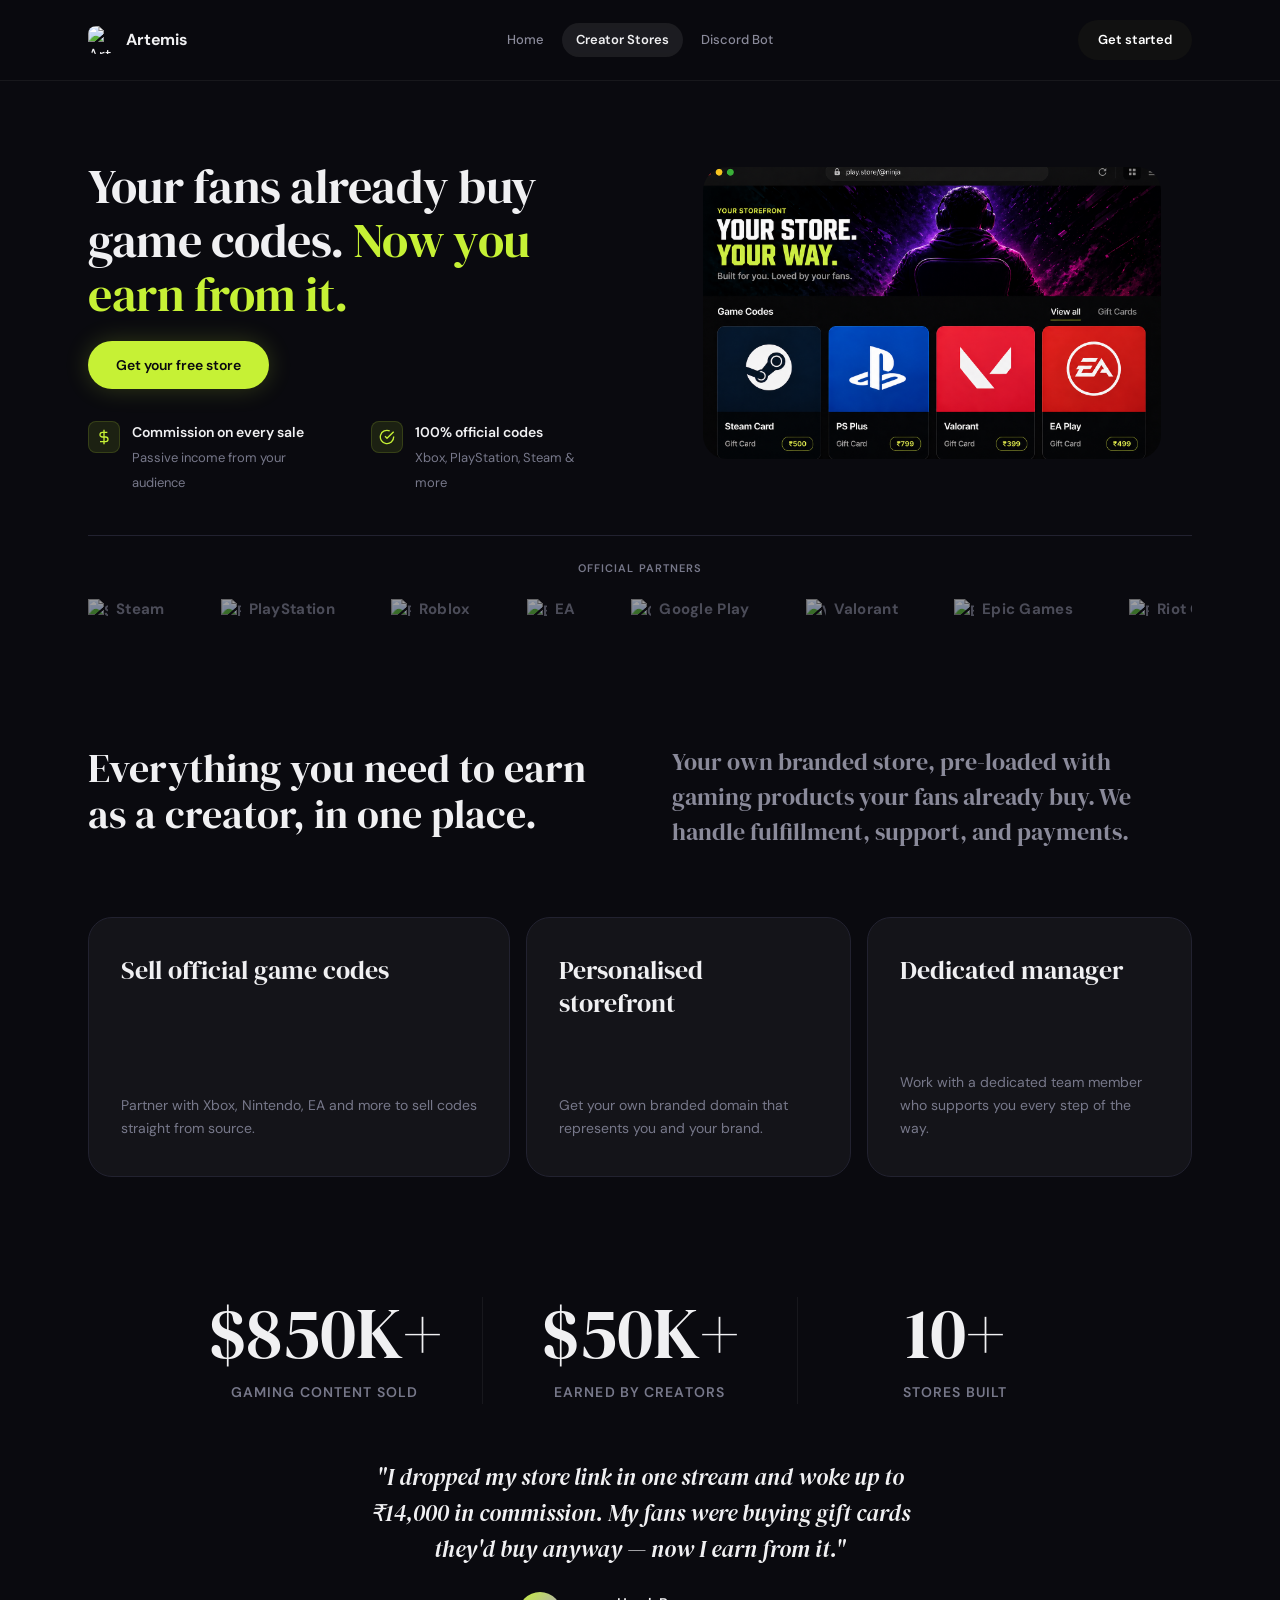
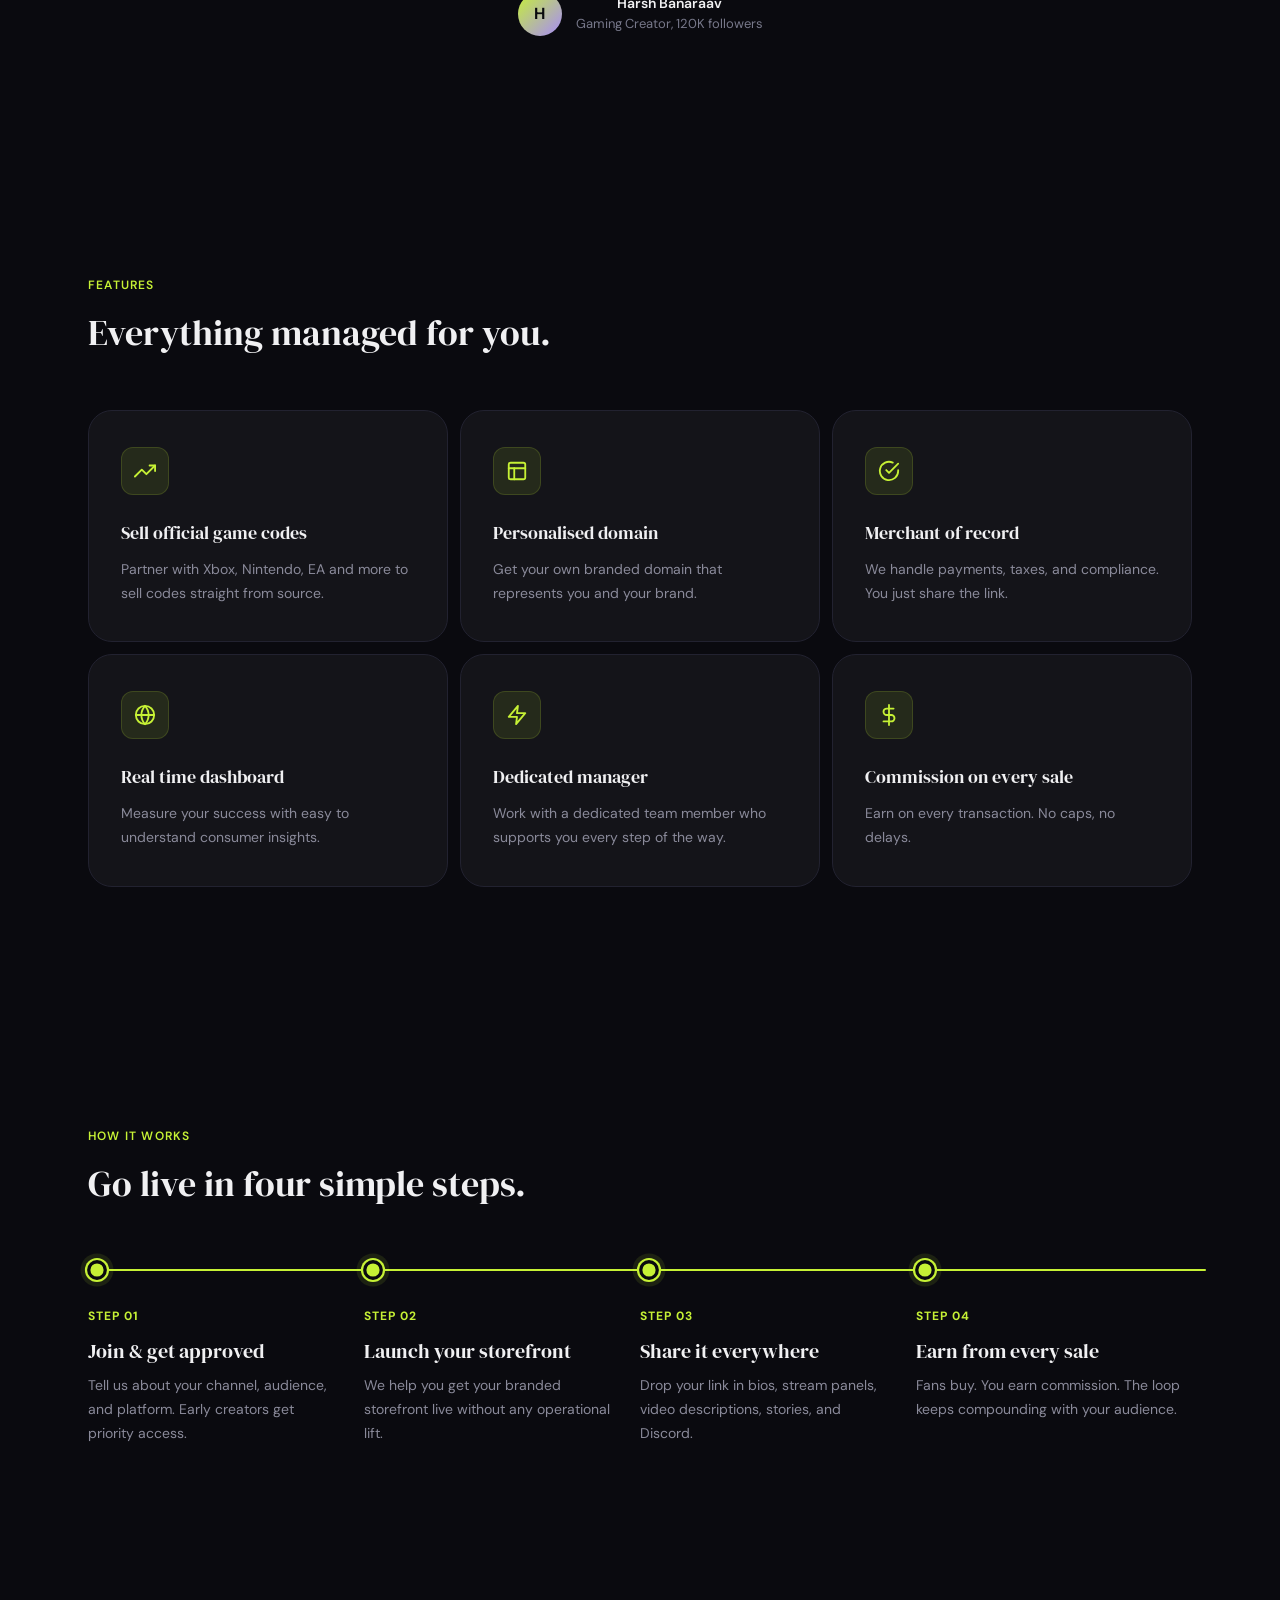
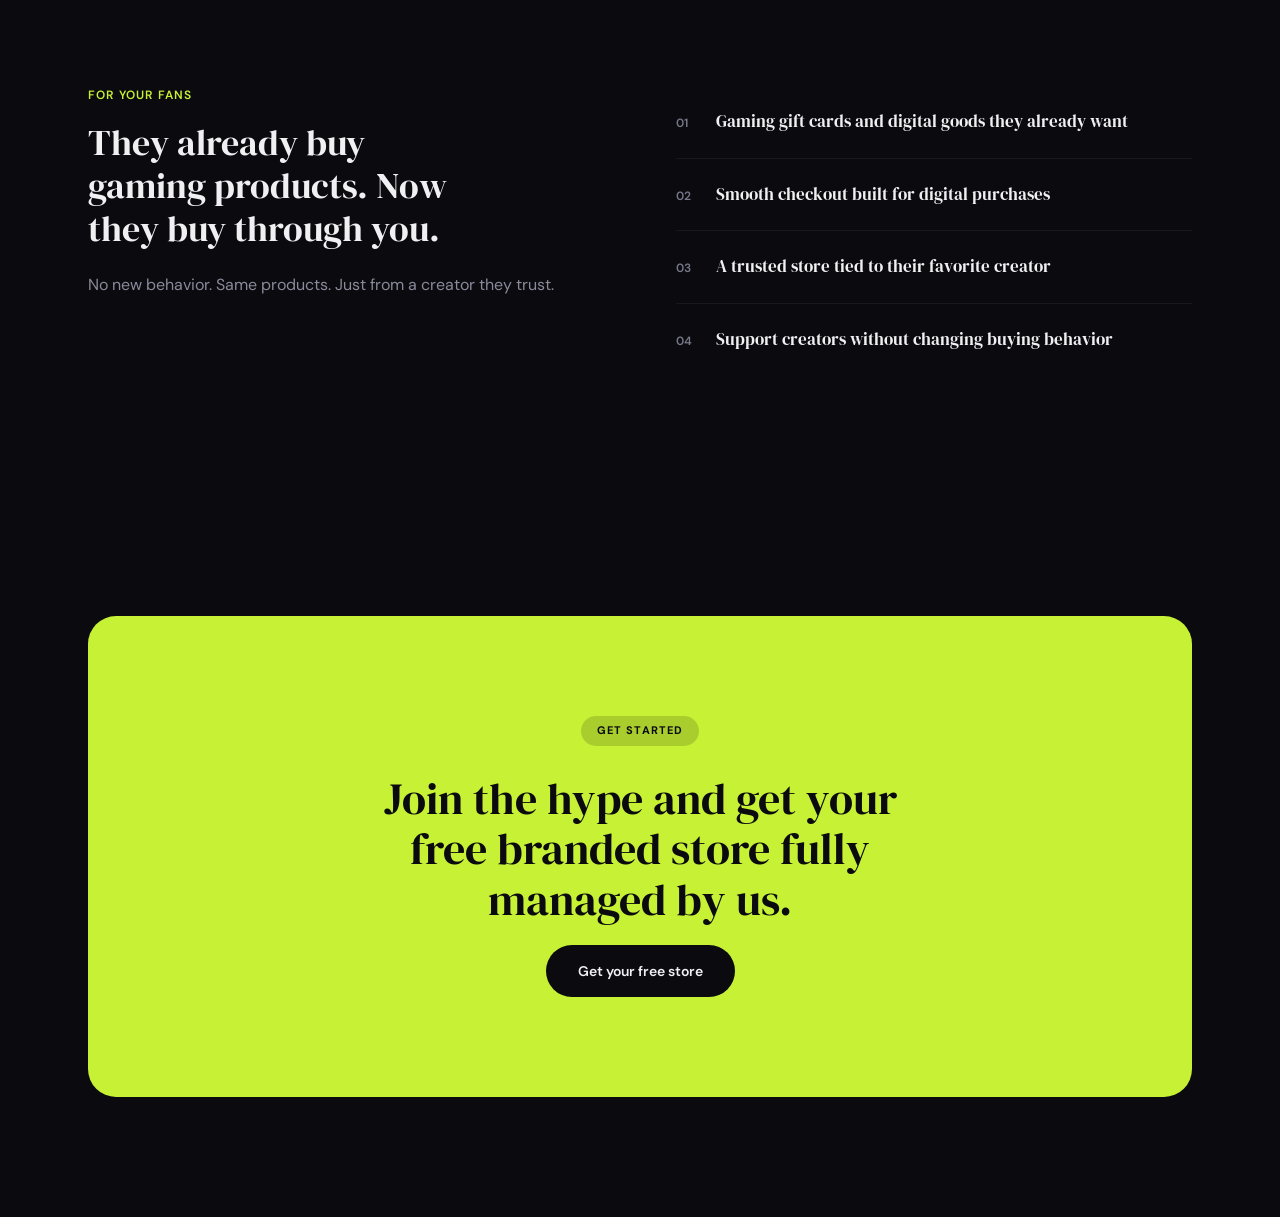
==== commit c4b0de86: "style(hero): scale storefront image to 88% width for breathing room" ====
--- a/index.html
+++ b/index.html
@@ -243,7 +243,8 @@
       overflow: hidden;
     }
     .hero-image-img {
-      display: block; width: 100%; height: auto;
+      display: block; width: 88%; height: auto;
+      margin: 0 auto;
       border-radius: var(--radius-xl);
     }
 
